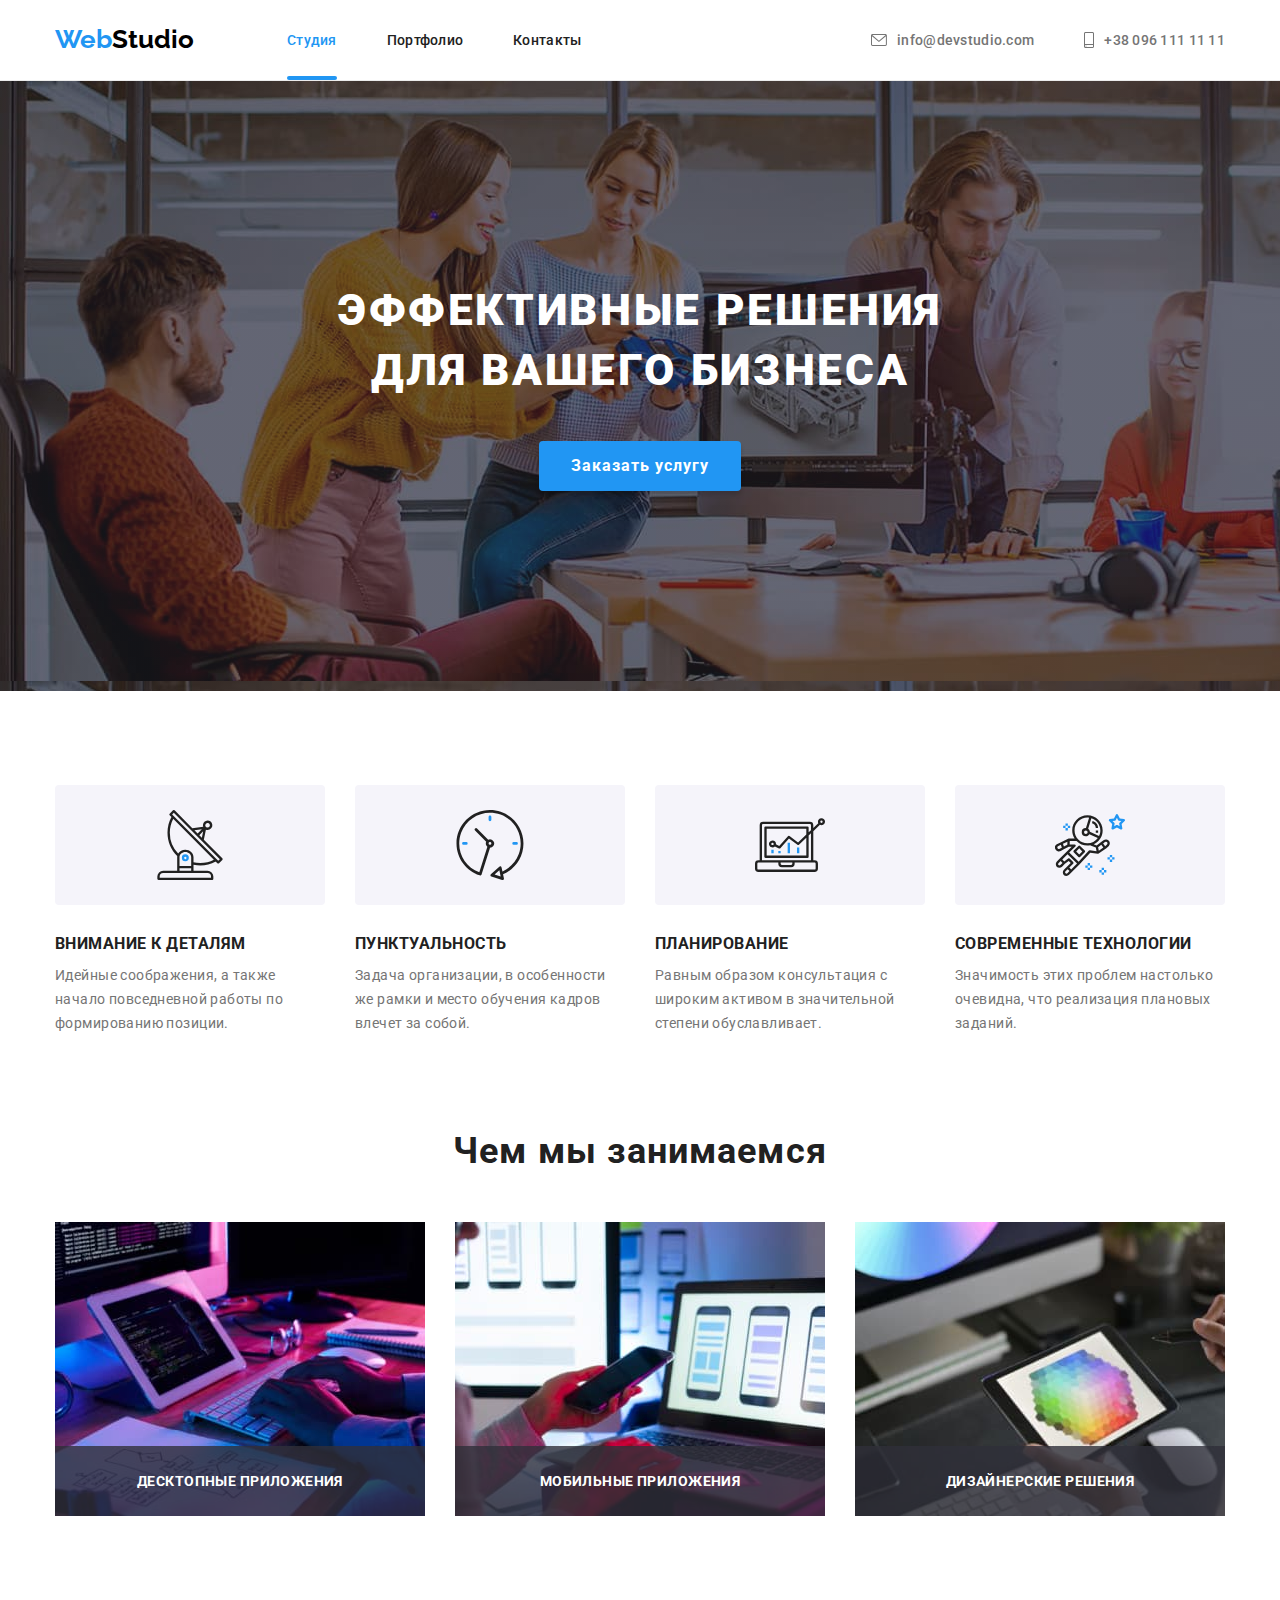
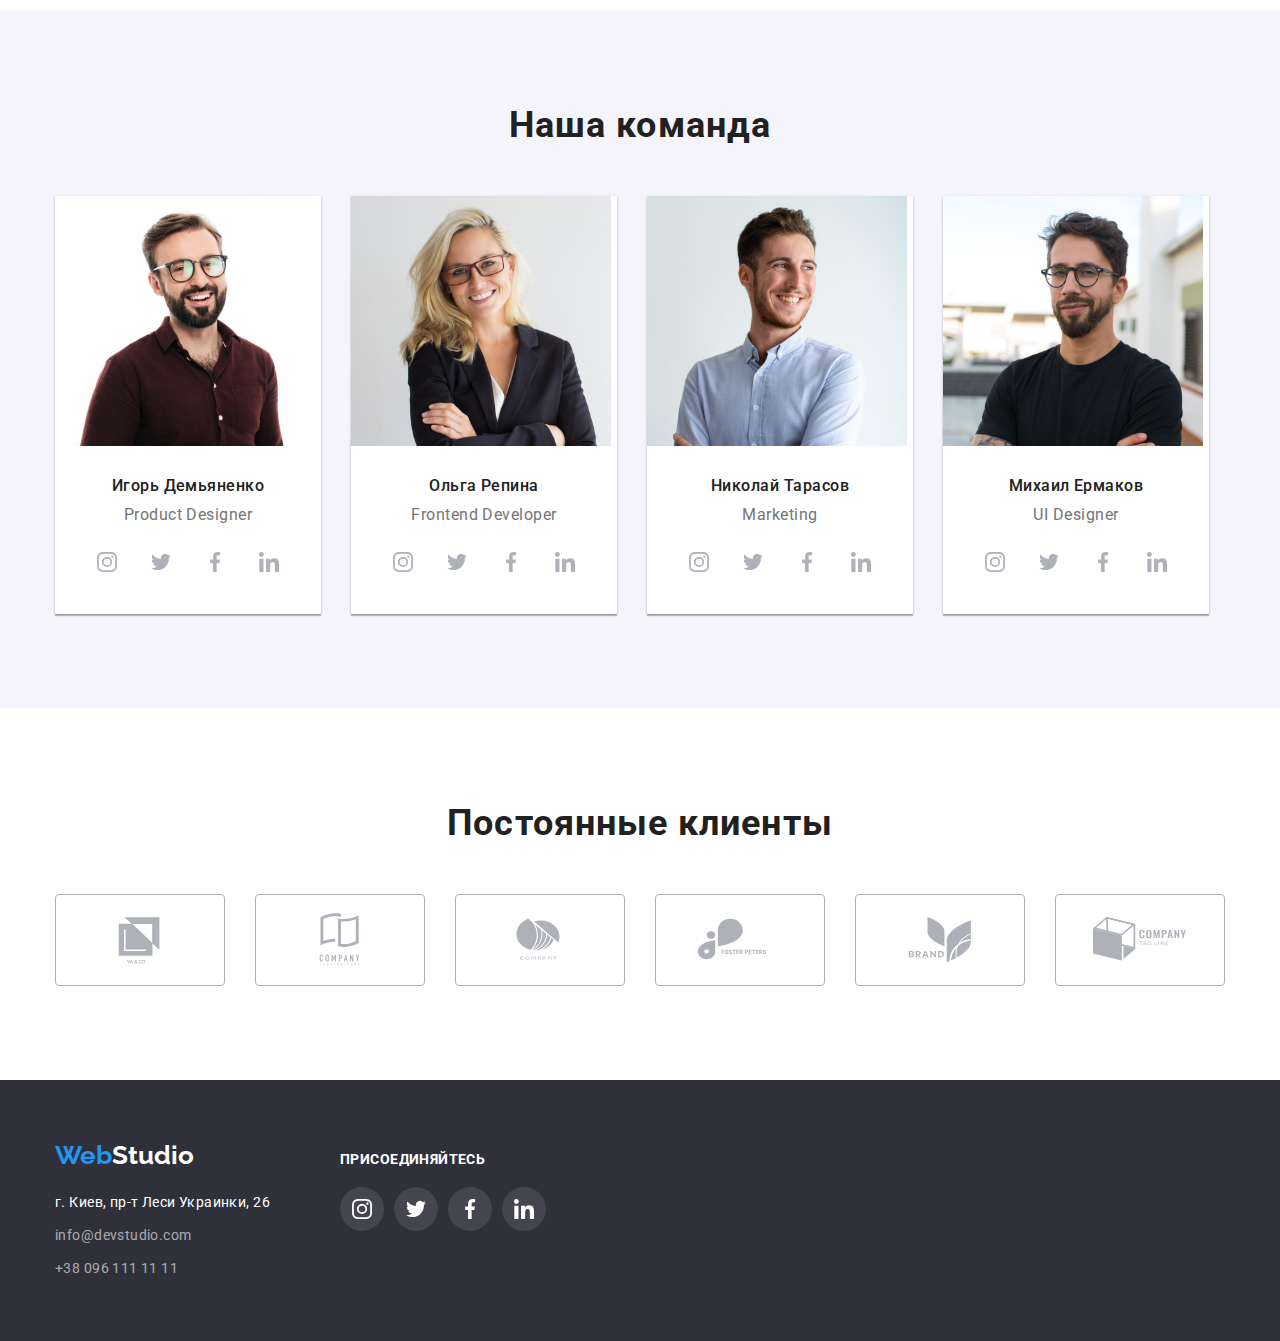
==== index.html @ 0e13abfe "homework-6-begin" ====
<!DOCTYPE html>
<html lang="ru">
<head>
    <meta charset="UTF-8">
    <meta http-equiv="X-UA-Compatible" content="IE=edge">
    <meta name="viewport" content="width=device-width, initial-scale=1.0">
    <title>WebStudio</title>
    <link rel="preconnect" href="https://fonts.gstatic.com">
    <link rel="stylesheet" href="https://fonts.googleapis.com/css2?family=Raleway:wght@700&family=Roboto:wght@400;500;700;900&display=swap">
    <link rel="stylesheet" href="https://cdnjs.cloudflare.com/ajax/libs/modern-normalize/1.0.0/modern-normalize.min.css" />
    <link rel="stylesheet" href="./css/styles.css"> 
</head>

<body>

    <header class="header">
        <div class="container main-nav">
            <!--<nav class="nav-menu"> -->
            <nav class="nav-list">
                <a class="logo link" href="./index.html"><span class="web">Web</span>Studio</a>  
                <ul class="site-list list">
                    <li class="item"><a href="./index.html" class="link current">Студия</a></li>
                    <li class="item"><a href="./portfolio.html" class="link">Портфолио</a></li>
                    <li class="item"><a href="" class="link">Контакты</a></li>
                </ul> 
            </nav>
            <ul class="contact-list list">
                <li class="item">
                    <a href="mailto:info@devstudio.com" class="link">
                        <svg class="e-mail-icon icon">
                            <use href="./images/symbol-defs.svg#icon-e-mail"></use>
                        </svg>
                        info@devstudio.com
                    </a>
                </li>
                <li class="item">
                    <a href="tel:+380961111111" class="link">
                        <svg class="smartphone-icon icon">
                            <use href="./images/symbol-defs.svg#icon-smartphone"></use>
                        </svg>
                        +38 096 111 11 11
                    </a>
                </li>
            </ul>
        </div>
    </header>

    <main>
        <!--hero--> 
        <section class="hero"> 
            <div class="container">
                <h1  class="title">Эффективные решения для вашего бизнеса</h1>
                <button data-modal-open type="button" class="order-service">Заказать услугу</button>
                <div data-modal class="backdrop is-hidden" >
                    <div class="modal">
                        <button data-modal-close type="button" class="modal-button">
                            <svg class="modal-icon" width="18px" height="18px">
                                <use href="./images/symbol-defs.svg#icon-close-black"></use>    
                            </svg>
                        </button>
                    </div>
                </div>
            </div>
        </section>
        <!-- Особенности -->
        <section class="features">
            <div class="container">
                <h2 class="title visually-hidden">Особенности</h2>
                <ul class="features-list list"> 
                    <li class="item">
                        <div class="features-svg">
                            <svg class="svg"> 
                                <use href="./images/symbol-defs.svg#icon-antenna"></use>
                            </svg>
                        </div>        
                        <h3 class="title">Внимание к деталям</h3>
                        <p class="text">Идейные соображения, а также начало повседневной работы по формированию позиции.</p>
                    </li>
                    <li class="item">
                        <div class="features-svg">
                            <svg class="svg">
                                <use href="./images/symbol-defs.svg#icon-clock"></use>
                            </svg>
                        </div>
                        <h3 class="title">Пунктуальность</h3>
                        <p class="text">Задача организации, в особенности же рамки и место обучения кадров влечет за собой.</p>
                    </li>
                    <li class="item">
                        <div class="features-svg">
                            <svg class="svg">
                                <use href="./images/symbol-defs.svg#icon-diagram"></use>
                            </svg>
                        </div>
                        <h3 class="title">Планирование</h3>
                        <p class="text">Равным образом консультация с широким активом в значительной степени обуславливает.</p>
                    </li>
                    <li class="item">
                        <div class="features-svg">
                            <svg class="svg">
                                <use href="./images/symbol-defs.svg#icon-astronaut"></use>
                            </svg>
                        </div>
                        <h3 class="title">Современные технологии</h3>
                        <p class="text">Значимость этих проблем настолько очевидна, что реализация плановых заданий.</p>
                    </li>
                </ul>
            </div>
        </section>
        <!-- Чем мы занимаемся-->
        <section class="activities">
            <div class="container">
                <h2 class="title">Чем мы занимаемся</h2>
                <ul class="activities-list list">
                    <li class="item">
                        <img src="./images/box1.jpg" alt="Кодинг" width="294" class="img">
                        <div class="activities-title">
                            <p class="text">Десктопные приложения</p>
                        </div>
                    </li>
                    <li class="item">
                        <img src="./images/box2.jpg" alt="Адаптивная вертска" width="294" class="img">
                        <div class="activities-title">
                            <p class="text">Мобильные приложения</p>
                        </div>
                    </li>
                    <li class="item">
                        <img src="./images/box3.jpg" alt="Дизайн" width="294" class="img">
                        <div class="activities-title">
                            <p class="text">Дизайнерские решения</p>
                        </div>
                    </li>
                </ul>
            </div>
        </section>
        <!-- Наша команда-->
        <section class="team">
            <div class="container">
                <h2 class="title">Наша команда</h2>
                <ul class="team-list list">
                    <li class="item">
                        <div class="item-description">
                            <img src="./images/demianenko.jpg" alt="Игорь Демьяненко" width="260" class="img">
                            <div class="team-description">
                                <h3 class="title">Игорь Демьяненко</h3>
                                <p class="text">Product Designer</p>
                                <ul class="social list">
                                    <li class="item">
                                        <a href="" class="social-item link">
                                            <svg class="svg">
                                                <use href="./images/symbol-defs.svg#icon-instagram"></use>
                                            </svg>
                                        </a>
                                    </li>
                                    <li class="item">
                                        <a href="" class="social-item link">
                                            <svg class="svg">
                                                <use href="./images/symbol-defs.svg#icon-twitter"></use>
                                            </svg>
                                        </a>
                                    </li>
                                    <li class="item">
                                        <a href="" class="social-item link">
                                            <svg class="svg">
                                                <use href="./images/symbol-defs.svg#icon-facebook"></use>
                                            </svg>
                                        </a>
                                    </li>
                                    <li class="item">
                                        <a href="" class="social-item link">
                                            <svg class="svg">
                                                <use href="./images/symbol-defs.svg#icon-linkedin"></use>
                                            </svg>
                                        </a>
                                    </li>
                                </ul>
                            </div>
                        </div>
                    </li>
                    <li class="item">
                        <div class="item-description">
                            <img src="./images/repina.jpg" alt="Ольга Репина" width="260" class="img">
                            <div class="team-description">
                                <h3 class="title">Ольга Репина</h3>
                                <p class="text">Frontend Developer</p>
                                <ul class="social list">
                                    <li class="item">
                                        <a href="" class="social-item link">
                                            <svg class="svg">
                                                <use href="./images/symbol-defs.svg#icon-instagram"></use>
                                            </svg>
                                        </a>
                                    </li>
                                    <li class="item">
                                        <a href="" class="social-item link">
                                            <svg class="svg">
                                                <use href="./images/symbol-defs.svg#icon-twitter"></use>
                                            </svg>
                                        </a>
                                    </li>
                                    <li class="item">
                                        <a href="" class="social-item link">
                                            <svg class="svg">
                                                <use href="./images/symbol-defs.svg#icon-facebook"></use>
                                            </svg>
                                        </a>
                                    </li>
                                    <li class="item">
                                        <a href="" class="social-item link">
                                            <svg class="svg">
                                                <use href="./images/symbol-defs.svg#icon-linkedin"></use>
                                            </svg>
                                        </a>
                                    </li>
                                </ul>
                            </div>
                        </div>
                    </li>
                    <li class="item">
                        <div class="item-description">
                            <img src="./images/tarasov.jpg" alt="Николай Тарасов" width="260" class="img">
                            <div class="team-description">
                                <h3 class="title">Николай Тарасов</h3>
                                <p class="text">Marketing</p>
                                <ul class="social list">
                                    <li class="item">
                                        <a href="" class="social-item link">
                                            <svg class="svg">
                                                <use href="./images/symbol-defs.svg#icon-instagram"></use>
                                            </svg>
                                        </a>
                                    </li>
                                    <li class="item">
                                        <a href="" class="social-item  link">
                                            <svg class="svg">
                                                <use href="./images/symbol-defs.svg#icon-twitter"></use>
                                             </svg>
                                        </a>
                                    </li>
                                    <li class="item">
                                        <a href="" class="social-item link">
                                            <svg class="svg">
                                                <use href="./images/symbol-defs.svg#icon-facebook"></use>
                                            </svg>
                                        </a>
                                    </li>
                                    <li class="item">
                                        <a href="" class="social-item link">
                                            <svg class="svg">
                                                <use href="./images/symbol-defs.svg#icon-linkedin"></use>
                                            </svg>
                                        </a>
                                    </li>
                                </ul>
                            </div>
                        </div>
                    </li>
                    <li class="item">
                        <div class="item-description">
                            <img src="./images/ermakov.jpg" alt="Михаил Ермаков" width="260" class="img">
                            <div class="team-description">
                                <h3 class="title">Михаил Ермаков</h3>
                                <p class="text">UI Designer</p>
                                <ul class="social list">
                                    <li class="item">
                                        <a href="" class="social-item link">
                                            <svg class="svg">
                                                <use href="./images/symbol-defs.svg#icon-instagram"></use>
                                            </svg>
                                        </a>
                                    </li>
                                    <li class="item">
                                        <a href="" class="social-item link">
                                            <svg class="svg">
                                                <use href="./images/symbol-defs.svg#icon-twitter"></use>
                                            </svg>
                                        </a>
                                    </li>
                                    <li class="item">
                                        <a href="" class="social-item link">
                                            <svg class="svg">
                                                <use href="./images/symbol-defs.svg#icon-facebook"></use>
                                            </svg>
                                        </a>
                                    </li>
                                    <li class="item">
                                        <a href="" class="social-item link">
                                            <svg class="svg">
                                                <use href="./images/symbol-defs.svg#icon-linkedin"></use>
                                            </svg>
                                        </a>    
                                    </li>
                                </ul>
                            </div>
                        </div>
                    </li>
                </ul>
        </div>
        </section>

        <!-- постоянные клиенты-->
        <section class="regular-customers">
            <div class="container">
                <h2 class="title">Постоянные клиенты</h2>
                <ul class="customers list">
                    <li class="item">
                        <a href="" class="link">
                            <svg class="svg">
                                <use href="./images/symbol-defs.svg#icon-company1"></use>
                            </svg>
                        </a>
                    </li>
                    <li class="item">
                        <a href="" class="link">
                            <svg class="svg">
                                <use href="./images/symbol-defs.svg#icon-company2"></use>
                            </svg>
                        </a>
                    </li>
                    <li class="item">
                        <a href="" class="link">
                            <svg class="svg">
                                <use href="./images/symbol-defs.svg#icon-company3"></use>
                            </svg>
                        </a>
                    </li>
                    <li class="item">
                        <a href="" class="link">
                            <svg class="svg">
                                <use href="./images/symbol-defs.svg#icon-company4"></use>
                            </svg>
                        </a>
                    </li>
                    <li class="item">
                        <a href="" class="link">
                            <svg class="svg">
                                <use href="./images/symbol-defs.svg#icon-company5"></use>
                            </svg>
                        </a>
                    </li>
                    <li class="item">
                        <a href="" class="link">
                            <svg class="svg">
                                <use href="./images/symbol-defs.svg#icon-company6"></use>
                            </svg>
                        </a>
                    </li>
                </ul>
            </div>
        </section>

    </main>

    <footer class="footer">
        <div class="container">
            <div class="column-1">
                <a href="./index.html" class="logo link"><span class="web">Web</span>Studio</a>
                <address class="footer-address">
                    <p class="item-address">г. Киев, пр-т Леси Украинки, 26</p>
                    <ul class="footer-address-list list">
                        <li class="item"><a href="mailto:info@devstudio.com" class="link">info@devstudio.com</a></li>
                        <li class="item"><a href="tel:+380961111111" class=" link">+38 096 111 11 11</a></li>
                    </ul>
                </address>
            </div>
            <div class="column-2">
                <p class="text">присоединяйтесь</p>
                <ul class="social-list list">
                    <li class="social-item">
                        <a href="" class="social-link link">
                            <svg class="footer-svg">
                                <use href="./images/symbol-defs.svg#icon-instagram"></use>
                            </svg>
                        </a>
                    </li>
                    <li class="social-item">
                        <a href="" class="social-link link">
                            <svg class="footer-svg">
                                <use href="./images/symbol-defs.svg#icon-twitter"></use>
                            </svg>
                        </a>
                    </li>
                    <li class="social-item">
                        <a href="" class="social-link link">
                            <svg class="footer-svg">
                                <use href="./images/symbol-defs.svg#icon-facebook"></use>
                            </svg>
                        </a>
                    </li>
                    <li class="social-item">
                        <a href="" class="social-link link">
                            <svg class="footer-svg">
                                <use href="./images/symbol-defs.svg#icon-linkedin"></use>
                            </svg>
                        </a>
                    </li>
                </ul>
            </div>    
        </div>
    </footer>

    <!--скрипт для модального окна-->
    <script src="./js/modal.js"></script>

</body>
</html>
---- css/styles.css ----
:root {
  --primery-text-color: #757575;
  --title-text-color: #212121;
  --accent-color: #2196f3;
  --bg-color: #2f303a;
  --white-color: #ffffff;
  --accent-color-button: #188ce8;
  --bg-color-section: #f5f4fa;
  --black-color: #000000;
  --address-color: rgba(255, 255, 255, 0.6);
  --border-color: #ececec;
  --border-color-item: #eeeeee;
  --bg-color-item: #f5f4fa;
  --bg-color-hero: #c4c4c4;
  --bg-icon: #afb1b8;
  --bg-white-transparency: rgba(255, 255, 255, 0.1);
  --font-family-logo: raleway, sans-serif;
  --primery-font-family: roboto, sans-serif;
  --transition-timing-function: cubic-bezier(0.4, 0, 0.2, 1);
  --transition-duration: 250ms;
  --modal-overlay: rgba(0, 0, 0, 0.2);
  --modal-button: rgba(0, 0, 0, 0.1);
  --bg-color-hover-projects: rgba(33, 150, 243, 0.9);
}

html {
  box-sizing: border-box;
}

*::before,
*::after {
  box-sizing: inherit;
}

body {
  font-family: var(--primery-font-family);
  background: var(--white-color);
  color: var(--primery-text-color);
}

h1,
h2,
h3,
h4,
h5,
h6,
p {
  margin-top: 0px;
  margin-bottom: 0px;
}

.container {
  width: 1200px;
  padding-right: 15px;
  padding-left: 15px;
  margin-left: auto;
  margin-right: auto;
}

.title {
  font-weight: 700;
  letter-spacing: 0.03em;
  color: var(--title-text-color);
}

.text {
  font-weight: 400;
  letter-spacing: 0.03em;
  color: var(--primery-text-color);
}
.list {
  margin: 0px;
  padding: 0px;
  list-style: none;
}

.link {
  text-decoration: none;
  cursor: pointer;
}

.visually-hidden {
  position: absolute;
  width: 1px;
  height: 1px;
  margin: -1px;
  border: 0;
  padding: 0;

  white-space: nowrap;
  clip-path: inset(100%);
  clip: rect(0 0 0 0);
  overflow: hidden;
}

/* header */

.main-nav,
.nav-list,
.contact-list,
.site-list {
  display: flex;
  align-items: center;
}

.header {
  border-bottom: 1px solid var(--border-color);
}

.logo {
  font-family: var(--font-family-logo);
  font-weight: 700;
  font-size: 26px;
  line-height: 1.192;
  text-align: left;
  color: var(--black-color);
}

.nav-list .logo {
  margin-right: 93px;
  padding-top: 24px;
  padding-bottom: 25px;
}

.logo .web {
  color: var(--accent-color);
}

.site-list,
.contact-list {
  font-weight: 500;
  font-size: 14px;
  line-height: 1.143;
  letter-spacing: 0.02em;
  text-align: left;
}

.site-list .item:not(:last-child),
.contact-list .item:not(:last-child) {
  margin-right: 50px;
}

.contact-list .link,
.site-list .link {
  position: relative;
  display: block;
  padding-top: 32px;
  padding-bottom: 32px;

  color: var(--title-text-color);

  transition-property: color;
  transition-duration: var(--transition-duration);
  transition-timing-function: var(--transition-timing-function);
}

.site-list .current {
  position: relative;
  color: var(--accent-color);
}

.site-list .link::after,
.site-list .current::after {
  position: absolute;
  left: 0%;
  bottom: 0%;

  content: '';
  display: block;
  width: 100%;
  height: 4px;
  background-color: var(--accent-color);

  border-radius: 2px;

  opacity: 0;
  transform: scalex(0);
  transform-origin: center left;
  transition: opacity var(--transition-duration) var(--transition-timing-function),
    transform var(--transition-duration) var(--transition-timing-function);
}

.site-list .current::after {
  opacity: 1;
  transform: scalex(1);
}

.contact-list {
  margin-left: auto;
}

.contact-list .link {
  color: var(--primery-text-color);
}

.contact-list .e-mail-icon,
.contact-list .smartphone-icon {
  margin-right: 10px;
  fill: currentColor;
}

.contact-list .link {
  display: flex;
  align-items: center;
}

.contact-list .e-mail-icon {
  width: 16px;
  height: 12px;
}

.contact-list .smartphone-icon {
  width: 10px;
  height: 16px;
}

.contact-list .link {
  color: var(--primery-text-color);
}

.site-list .link:hover,
.site-list .link:focus,
.site-list .link:active,
.contact-list .link:hover,
.contact-list .link:focus,
.contact-list .link:active {
  color: var(--accent-color);
}

.site-list .link:hover::after,
.site-list .link:focus::after,
.site-list .link:active::after {
  opacity: 1;
  transform: scalex(1);
}

/* main */

/* hero*/

.hero {
  max-width: 1600px;
  background-color: var(--bg-color-hero);
  background-image: linear-gradient(to right, rgba(47, 48, 58, 0.4), rgba(47, 48, 58, 0.4)),
    url('../images/img-hover.jpg');
  margin-left: auto;
  margin-right: auto;
  padding-top: 200px;
  padding-bottom: 200px;
}

.hero .container {
  text-align: center;
}

.hero .title {
  margin-bottom: 40px;
  width: 696px;
  margin-right: auto;
  margin-left: auto;

  font-weight: 900;
  font-size: 44px;
  line-height: 1.363;
  letter-spacing: 0.06em;
  text-transform: uppercase;

  color: var(--white-color);
}

.hero .order-service {
  border-style: none;
  border-radius: 4px;
  padding-right: 32px;
  padding-left: 32px;
  padding-top: 10px;
  padding-bottom: 10px;
  min-width: 200px;

  font-family: var(--primery-font-family);
  font-style: normal;
  font-weight: 700;
  font-size: 16px;
  line-height: 1.875;
  letter-spacing: 0.06em;
  color: var(--white-color);
  background-color: var(--accent-color);
  box-shadow: 0px 4px 4px rgba(0, 0, 0, 0.15);

  cursor: pointer;

  transition: background-color var(--transition-duration) var(--transition-timing-function);
}

.hero .order-service:hover,
.hero .order-service:focus,
.hero .order-service:active {
  background-color: var(--accent-color-button);
}

/* модальное окно */

.hero .backdrop {
  position: fixed;
  top: 0;
  left: 0;
  width: 100vw;
  height: 100vh;
  z-index: 100;
  background-color: var(--modal-overlay);
  transition: opacity var(--transition-duration) var(--transition-timing-function),
    pointer-events var(--transition-duration) var(--transition-timing-function),
    visibility var(--transition-duration) var(--transition-timing-function);
}

.hero .backdrop.is-hidden {
  opacity: 0;
  pointer-events: none;
  visibility: hidden;
}

.hero .backdrop.is-hidden .modal {
  opacity: 0;
  transform: translate(-50%, -50%) scalex(0.8);
  visibility: hidden;
}

.hero .modal {
  position: absolute;
  top: 50%;
  left: 50%;
  min-width: 528px;

  min-height: 581px;
  background-color: var(--white-color);
  transform: translate(-50%, -50%) scale(1);

  transition: opacity var(--transition-duration) var(--transition-timing-function),
    transform var(--transition-duration) var(--transition-timing-function),
    visibility var(--transition-duration) var(--transition-timing-function);
}

.hero .modal-button {
  position: absolute;
  top: 8px;
  right: 8px;
  display: flex;
  justify-content: center;
  align-items: center;

  width: 30px;
  height: 30px;
  border-radius: 50%;
  border: 1px solid var(--modal-button);
  background: var(--white-color);
  fill: rgba(0, 0, 0, 1);

  transition: fill var(--transition-duration) var(--transition-timing-function);
}

.hero .modal-button:focus,
.hero .modal-button:hover,
.hero .modal-button:active {
  fill: var(--accent-color);
}

/* features */
.features {
  padding-top: 94px;
  padding-bottom: 94px;
}

.features .features-list {
  display: flex;

  font-size: 14px;
  text-align: left;
  letter-spacing: 0.03em;
}

.features-list .item {
  width: 270px;
}

.features .title {
  margin-bottom: 10px;
  line-height: 1.143;
  text-transform: uppercase;
}

.features .text {
  margin-top: 0px;
  margin-bottom: 0px;

  line-height: 1.714;
}

.features-svg {
  display: flex;
  justify-content: center;
  align-items: center;
  margin-bottom: 30px;

  width: 100%;
  height: 120px;
  border-radius: 4px;
  background-color: var(--bg-color-item);
}

.features-svg .svg {
  height: 70px;
  max-width: 70px;
}

.features-list .item:not(:last-child) {
  margin-right: 30px;
}

/* activities */
.activities {
  padding-bottom: 94px;
}

.activities .title {
  margin-bottom: 50px;

  font-size: 36px;
  line-height: 1.167;
  text-align: center;
}

.activities .activities-list {
  display: flex;
}

.activities-list .item {
  display: block;
  position: relative;
  width: 370px;
}

.activities-list .activities-title {
  position: absolute;
  bottom: 0;
  width: 100%;
  height: 70px;
  background-color: rgba(47, 48, 58, 0.8);
}

.activities-list .text {
  position: absolute;
  top: 50%;
  transform: translateY(-50%);

  width: 100%;
  font-style: normal;
  font-weight: 700;
  font-size: 14px;
  line-height: 1.143;
  text-align: center;
  letter-spacing: 0.03em;
  text-transform: uppercase;

  color: var(--white-color);
}

.activities-list .item + .item {
  margin-left: 30px;
}

.activities-list .img {
  display: block;
  width: auto;
}

/* team */
.team {
  background-color: var(--bg-color-section);
  text-align: center;
  padding-top: 94px;
  padding-bottom: 94px;
}

.team .title {
  margin-bottom: 50px;

  font-size: 36px;
  line-height: 1.171;
}

.team .team-list {
  display: flex;

  width: 270px;
  font-size: 16px;
}

.team-list > .item {
  box-shadow: 0px 1px 3px rgba(0, 0, 0, 0.12), 0px 1px 1px rgba(0, 0, 0, 0.14),
    0px 2px 1px rgba(0, 0, 0, 0.2);
}

.team-list .item:not(:last-child) {
  margin-right: 30px;
}

.team-list .item-description {
  border-bottom-right-radius: 4px;
  border-bottom-left-radius: 4px;

  background-color: var(--white-color);
}

.team .img {
  display: block;
}

.team-list .team-description {
  padding: 30px;
}

.team-list .title {
  margin-bottom: 10px;

  font-weight: 500;
  line-height: 1.188;
  font-size: 16px;
}

.team-list .text {
  margin-bottom: 16px;
  margin-top: 0px;

  font-weight: 400;
  line-height: 1.188;
  font-size: 16px;
}

.team-description .social {
  display: flex;
  align-items: center;
  justify-content: center;
}

.social .item:not(:last-child) {
  margin-right: 10px;
}

.social-item {
  display: flex;
  justify-content: center;
  align-items: center;
  width: 44px;
  height: 44px;
  border-radius: 50%;

  color: var(--bg-icon);

  transition: color var(--transition-duration) var(--transition-timing-function),
    background-color var(--transition-duration) var(--transition-timing-function);
}

.social .svg {
  width: 20px;
  height: 20px;
  fill: currentColor;
}

.social-item:focus,
.social-item:hover,
.social-item:active {
  border-radius: 50%;
  color: var(--white-color);
  background-color: var(--accent-color);
}

/* regular-customers*/

.regular-customers {
  text-align: center;
  padding-top: 94px;
  padding-bottom: 94px;
}

.regular-customers .title {
  margin-bottom: 50px;

  font-size: 36px;
  line-height: 1.171;
}

.regular-customers .customers {
  display: flex;
  justify-content: center;
}

.regular-customers .item {
  width: 170px;
  height: 92px;
}

.regular-customers .link {
  display: flex;
  justify-content: center;
  align-items: center;
  color: var(--bg-icon);
  width: 100%;
  height: 100%;
  border: 1px solid var(--bg-icon);
  border-radius: 4px;

  transition: color var(--transition-duration) var(--transition-timing-function);
}

.regular-customers .item:not(:last-child) {
  margin-right: 30px;
}

.regular-customers .svg {
  width: 106px;
  height: 60px;
  fill: currentColor;
}

.regular-customers .link:hover,
.regular-customers .link:focus,
.regular-customers .link:active {
  border: 1px solid var(--accent-color);
  color: var(--accent-color);
  border-radius: 4px;
  cursor: pointer;
}

/* footer*/

.footer {
  background-color: var(--bg-color);
  padding-top: 60px;
  padding-bottom: 60px;
}

.footer .container {
  display: flex;
  align-items: baseline;
}

.footer .column-1 {
  margin-right: 70px;
}

.footer .logo {
  display: block;
  margin-bottom: 20px;

  color: var(--white-color);
}

.footer-address-list,
.item-address {
  padding-left: 0px;
  margin-top: 0px;

  font-weight: 400;
  font-size: 14px;
  line-height: 1.714;
  letter-spacing: 0.03em;
  font-style: normal;
  list-style: none;
}

.footer-address .item-address {
  color: var(--white-color);
  margin-bottom: 9px;
}

.footer-address-list .link {
  display: block;
  color: var(--address-color);
  text-decoration: none;

  transition: color var(--transition-duration) var(--transition-timing-function);
}

.footer-address-list .item:not(:last-child) {
  margin-bottom: 9px;
}

.footer-address-list .link:hover,
.footer-address-list .link:focus,
.footer-address-list .link:active {
  color: var(--accent-color);
}

.footer .text {
  margin-bottom: 20px;

  font-style: normal;
  font-weight: 700;
  font-size: 14px;
  line-height: 1.142;
  letter-spacing: 0.03em;
  text-transform: uppercase;
  text-align: left;
  color: var(--white-color);
}

.footer .social-list {
  display: flex;
  align-items: center;
  justify-content: center;
}

.footer .social-item {
  width: 44px;
  height: 44px;
}

.footer .social-link {
  display: flex;
  justify-content: center;
  align-items: center;
  width: 100%;
  height: 100%;
  border-radius: 50%;

  color: var(--white-color);
  background-color: var(--bg-white-transparency);

  transition: color var(--transition-duration) var(--transition-timing-function),
    background-color var(--transition-duration) var(--transition-timing-function);
}

.social-list .footer-svg {
  width: 20px;
  height: 20px;
  fill: currentColor;
}

.social-list .social-item:not(:last-child) {
  margin-right: 10px;
}

.footer .social-link:hover,
.footer .social-link:focus,
.footer .social-link:active {
  background-color: var(--accent-color);
  border-radius: 50%;
  color: var(--white-color);
}

/* PORTFOLIO*/

.portfolio {
  padding-top: 94px;
  padding-bottom: 94px;
}

.portfolio .filters,
.portfolio .projects {
  display: flex;
  margin-top: 0px;
  margin-bottom: 0px;
  padding-left: 0px;
}

.portfolio .filters {
  justify-content: center;
  margin-bottom: 50px;
}

.filters .item:not(:last-child) {
  margin-right: 8px;
}

.portfolio .filters-button {
  padding-top: 6px;
  padding-right: 22px;
  padding-bottom: 6px;
  padding-left: 22px;
  border-radius: 4px;

  font-family: var(--primery-font-family);
  font-weight: 500;
  font-size: 16px;
  line-height: 1.625;
  text-align: center;
  letter-spacing: 0.03em;
  color: var(--title-text-color);
  background-color: var(--bg-color-section);
  border-style: none;
  cursor: pointer;

  transition: background-color var(--transition-duration) var(--transition-timing-function),
    color var(--transition-duration) var(--transition-timing-function),
    box-shadow var(--transition-duration) var(--transition-timing-function);
}

.portfolio .filters-button:hover,
.portfolio .filters-button:focus,
.portfolio .filters-button:active {
  color: var(--white-color);
  background-color: var(--accent-color);
  box-shadow: 0px 3px 1px rgba(0, 0, 0, 0.1), 0px 1px 2px rgba(0, 0, 0, 0.08),
    0px 2px 2px rgba(0, 0, 0, 0.12);
}

.filters .active {
  background-color: var(--accent-color);
  color: var(--white-color);
}

.portfolio .projects {
  flex-wrap: wrap;
}

.projects .item {
  margin-bottom: 30px;
  margin-right: 30px;

  width: 370px;
}

.projects .item:nth-last-child(-n + 3) {
  margin-bottom: 0px;
}
.projects .item:nth-child(3n) {
  margin-right: 0px;
}

.projects .link {
  display: block;
  width: 100%;
  border: 1px solid var(--border-color-item);
  transition: box-shadow var(--transition-duration) var(--transition-timing-function);
}

.projects-thumb {
  position: relative;
  overflow: hidden;

  width: 100%;
  height: 100%;
}

.projects .img {
  display: block;
  max-width: 100%;
  height: auto;
  object-fit: cover;
}

.projects-thumb-hover {
  display: flex;
  justify-content: center;
  align-items: center;

  position: absolute;
  top: 100%;
  left: 0;
  width: 100%;
  height: 100%;
  padding-left: 24px;
  padding-right: 24px;
  background-color: var(--bg-color-hover-projects);

  overflow: hidden;

  opacity: 0;
  pointer-events: none;

  transition: top var(--transition-duration) var(--transition-timing-function),
    opacity var(--transition-duration) var(--transition-timing-function);
}

.projects .projects-thumb-hover .text {
  font-style: normal;
  font-weight: normal;
  font-size: 18px;
  line-height: 1.556;
  letter-spacing: 0.03em;
  color: var(--white-color);
}

.projects .link:hover,
.projects .link:focus,
.projects .link:active {
  box-shadow: 0px 1px 1px rgba(0, 0, 0, 0.12), 0px 4px 4px rgba(0, 0, 0, 0.06),
    1px 4px 6px rgba(0, 0, 0, 0.16);
}

.projects .link:hover .projects-thumb-hover,
.projects .link:focus .projects-thumb-hover,
.projects .link:active .projects-thumb-hover {
  opacity: 1;
  top: 0;
}

.projects .projects-description {
  padding-top: 20px;
  padding-right: 24px;
  padding-bottom: 20px;
  padding-left: 24px;

  text-align: left;
}

.projects .title {
  margin-bottom: 4px;

  font-size: 18px;
  line-height: 2;
  letter-spacing: 0.06em;
}

.projects .text {
  margin-top: 0px;
  margin-bottom: 0px;

  font-size: 16px;
  line-height: 1.875;
  letter-spacing: 0.03em;
  color: var(--primery-text-color);
}
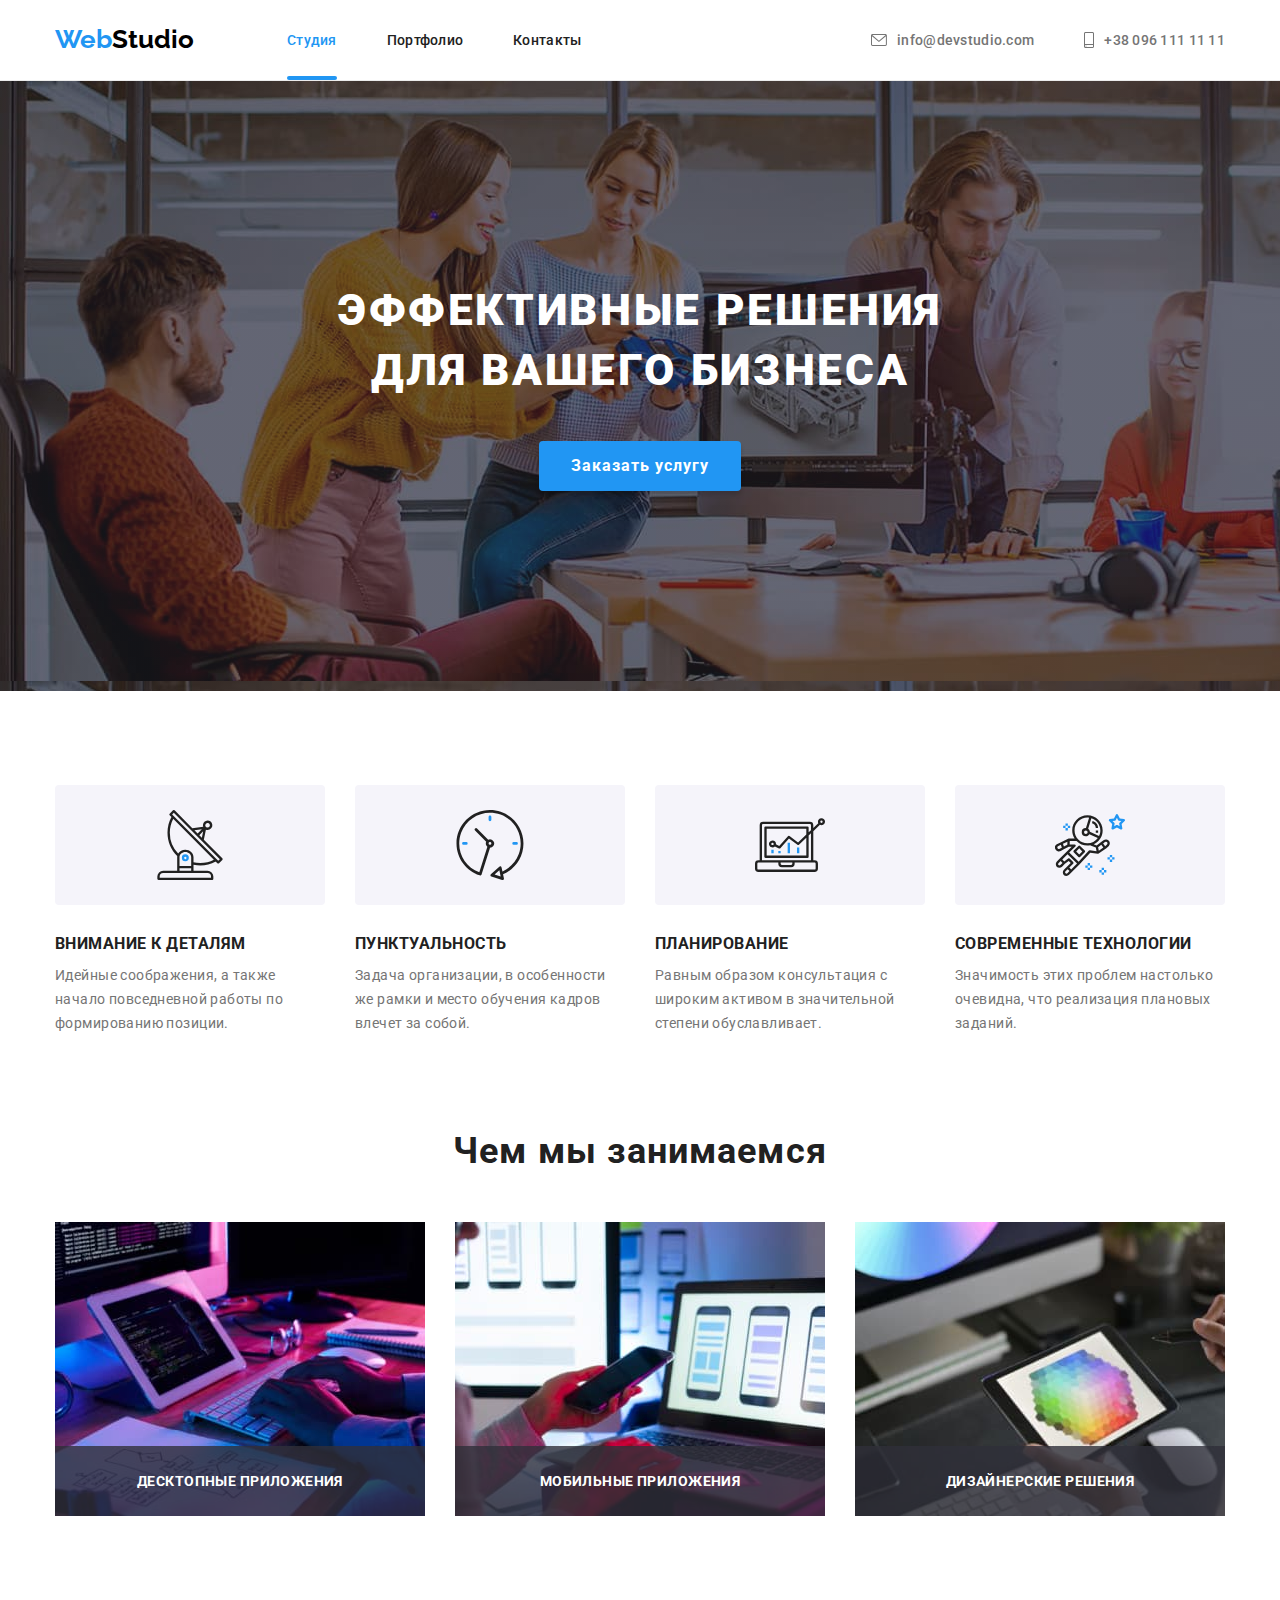
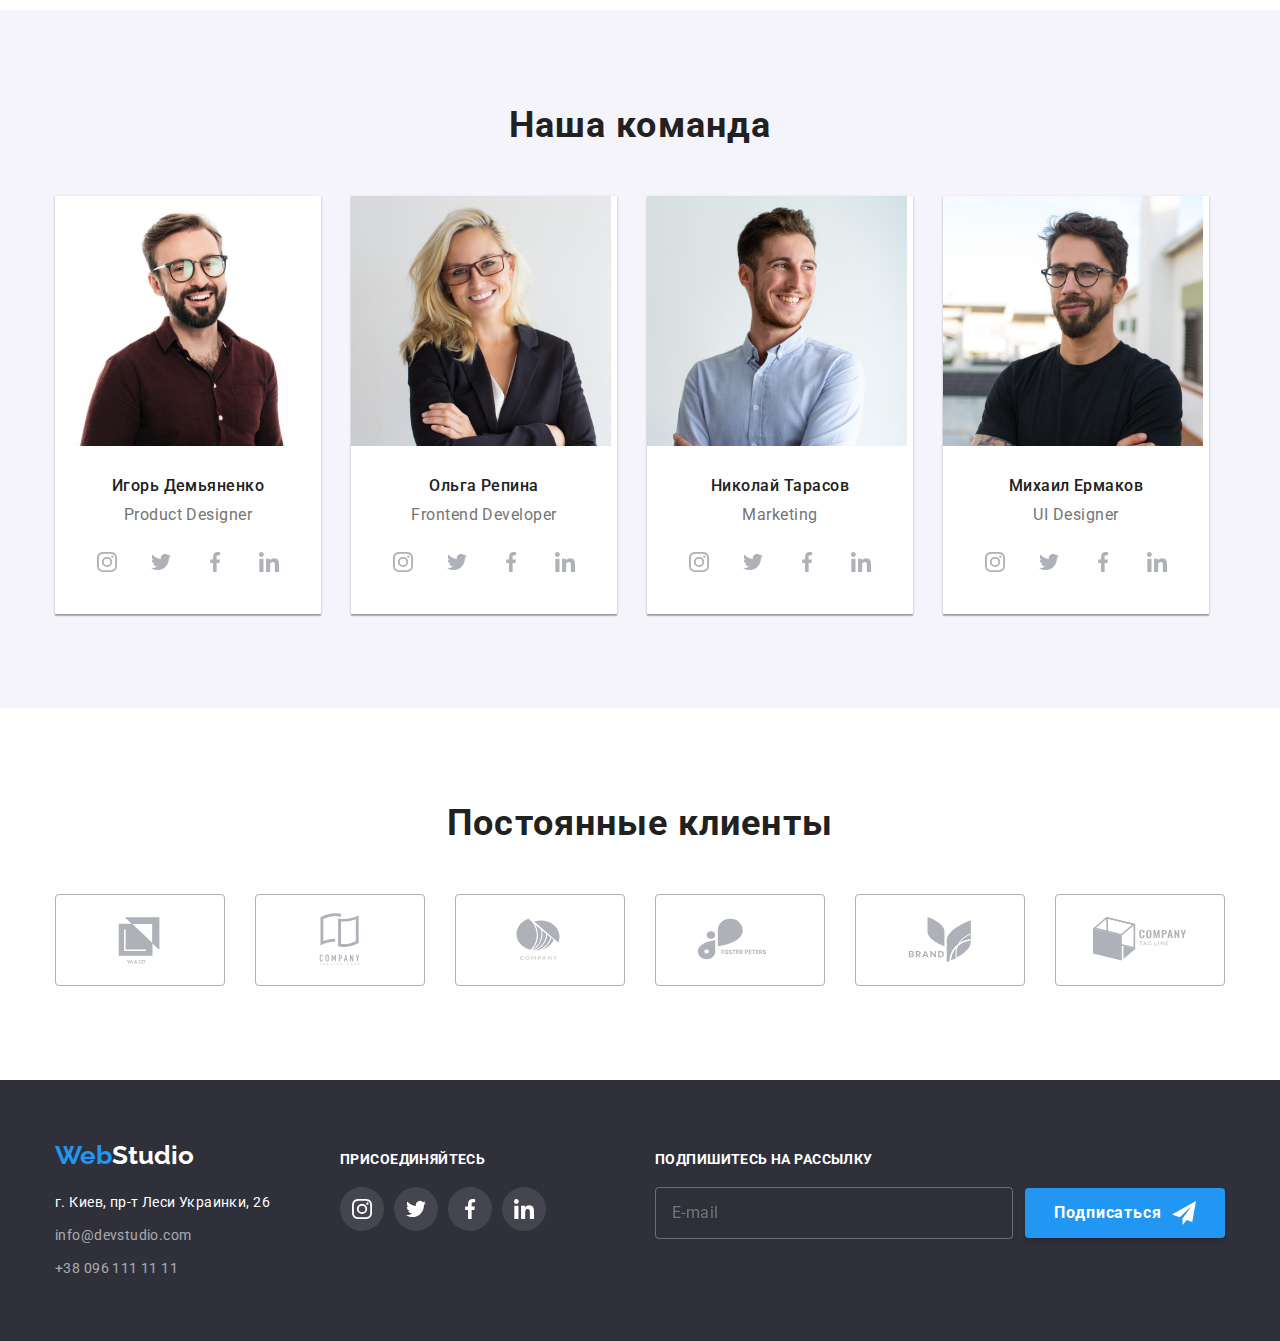
==== commit 0cc303da: "homework-6-final" ====
--- a/index.html
+++ b/index.html
@@ -51,15 +51,6 @@
             <div class="container">
                 <h1  class="title">Эффективные решения для вашего бизнеса</h1>
                 <button data-modal-open type="button" class="order-service">Заказать услугу</button>
-                <div data-modal class="backdrop is-hidden" >
-                    <div class="modal">
-                        <button data-modal-close type="button" class="modal-button">
-                            <svg class="modal-icon" width="18px" height="18px">
-                                <use href="./images/symbol-defs.svg#icon-close-black"></use>    
-                            </svg>
-                        </button>
-                    </div>
-                </div>
             </div>
         </section>
         <!-- Особенности -->
@@ -394,9 +385,87 @@
                         </a>
                     </li>
                 </ul>
-            </div>    
+            </div> 
+            <div class="column-3">
+                <p class="text">Подпишитесь на рассылку</p>
+                <div class="subscription">
+                    <label for="subscription-email" class="subscription-email-label"></label>
+                    <input type="email" name="subscription-email" id="subscription-email" placeholder="E-mail" class="subscription-email-input">
+                    <button type="submit" class="subscription-button">Подписаться
+                        <svg  class="subscription-footer-svg">
+                            <use href="./images/symbol-defs.svg#icon-icon-send" width="24" height="24"></use>
+                        </svg>
+                    </button>
+                </div>
+            </div>
+        </div>   
+
+    </footer>
+
+    <div data-modal class="backdrop is-hidden" >
+        <div class="modal">
+            <button data-modal-close type="button" class="modal-button">
+                <svg class="modal-icon" width="18px" height="18px">
+                    <use href="./images/symbol-defs.svg#icon-close-black"></use>    
+                </svg>
+            </button>
+            <form action="#" class="modal-form">
+                <p class="text">Оставьте свои данные, мы вам перезвоним</p>
+
+                <label class="modal-label">
+                    <span class="modal-label-name">Имя</span>
+                    <span class="modal-for-input">
+                        <input type="text"  name="user-name" class="input" required>
+                        <svg class="svg">
+                            <use href="./images/symbol-defs.svg#icon-modal-person" width="18" height="18"></use>
+                        </svg>
+                    </span>
+                </label>
+
+                <label class="modal-label">
+                    <span class="modal-label-name">Телефон</span>
+                    <span class="modal-for-input">
+                        <input type="tel" name="user-tel" class="input" required>
+                        <svg class="svg">
+                            <use href="./images/symbol-defs.svg#icon-modal-phone" width="18" height="18"></use>
+                        </svg>
+                    </span>
+                </label>
+
+                <label class="modal-label">
+                    <span class="modal-label-name">Почта</span>
+                    <span class="modal-for-input">
+                        <input type="email" name="user-email" class="input" required>
+                        <svg class="svg">
+                            <use href="./images/symbol-defs.svg#icon-modal-email" width="18" height="18"></use>
+                        </svg>
+                    </span>
+                </label>
+
+                <label class="modal-label" >
+                    <span class="modal-label-name">Комментарий</span>
+                    <textarea name="user-comment"  placeholder="Введите текст" class="input input-comment" ></textarea>
+                </label>
+
+                <label class="modal-checkbox">
+                    <input type="checkbox" name="policy" value="" class="visually-hidden modal-checkbox-input">
+                        <svg class="svg-checkbox">
+                            <use href="./images/symbol-defs.svg#icon-modal-checkbox" width="16" height="15"></use>
+                        </svg>
+                        Соглашаюсь с рассылкой и принимаю&#160;<a href="#" class="modal-link">Условия договора</a>
+                </label>
+                <div class="modal-for-button">
+                    <button type="submit" class="modal-button-submit">
+                        Отправить
+                    </button>
+                </div>
+
+            </form>
+
+
         </div>
-    </footer>
+    </div>    
+
 
     <!--скрипт для модального окна-->
     <script src="./js/modal.js"></script>
--- a/css/styles.css
+++ b/css/styles.css
@@ -14,13 +14,18 @@
   --bg-color-hero: #c4c4c4;
   --bg-icon: #afb1b8;
   --bg-white-transparency: rgba(255, 255, 255, 0.1);
-  --font-family-logo: raleway, sans-serif;
-  --primery-font-family: roboto, sans-serif;
-  --transition-timing-function: cubic-bezier(0.4, 0, 0.2, 1);
-  --transition-duration: 250ms;
   --modal-overlay: rgba(0, 0, 0, 0.2);
   --modal-button: rgba(0, 0, 0, 0.1);
   --bg-color-hover-projects: rgba(33, 150, 243, 0.9);
+  --subscription-border-color: rgba(255, 255, 255, 0.3);
+  --modal-border-input: rgba(33, 33, 33, 0.2);
+  --mdal-coment-text: rgba(117, 117, 117, 0.5);
+
+  --font-family-logo: raleway, sans-serif;
+  --primery-font-family: roboto, sans-serif;
+
+  --transition-timing-function: cubic-bezier(0.4, 0, 0.2, 1);
+  --transition-duration: 250ms;
 }
 
 html {
@@ -298,9 +303,630 @@
   background-color: var(--accent-color-button);
 }
 
+/* features */
+.features {
+  padding-top: 94px;
+  padding-bottom: 94px;
+}
+
+.features .features-list {
+  display: flex;
+
+  font-size: 14px;
+  text-align: left;
+  letter-spacing: 0.03em;
+}
+
+.features-list .item {
+  width: 270px;
+}
+
+.features .title {
+  margin-bottom: 10px;
+  line-height: 1.143;
+  text-transform: uppercase;
+}
+
+.features .text {
+  margin-top: 0px;
+  margin-bottom: 0px;
+
+  line-height: 1.714;
+}
+
+.features-svg {
+  display: flex;
+  justify-content: center;
+  align-items: center;
+  margin-bottom: 30px;
+
+  width: 100%;
+  height: 120px;
+  border-radius: 4px;
+  background-color: var(--bg-color-item);
+}
+
+.features-svg .svg {
+  height: 70px;
+  max-width: 70px;
+}
+
+.features-list .item:not(:last-child) {
+  margin-right: 30px;
+}
+
+/* activities */
+.activities {
+  padding-bottom: 94px;
+}
+
+.activities .title {
+  margin-bottom: 50px;
+
+  font-size: 36px;
+  line-height: 1.167;
+  text-align: center;
+}
+
+.activities .activities-list {
+  display: flex;
+}
+
+.activities-list .item {
+  display: block;
+  position: relative;
+  width: 370px;
+}
+
+.activities-list .activities-title {
+  position: absolute;
+  bottom: 0;
+  width: 100%;
+  height: 70px;
+  background-color: rgba(47, 48, 58, 0.8);
+}
+
+.activities-list .text {
+  position: absolute;
+  top: 50%;
+  transform: translateY(-50%);
+
+  width: 100%;
+  font-style: normal;
+  font-weight: 700;
+  font-size: 14px;
+  line-height: 1.143;
+  text-align: center;
+  letter-spacing: 0.03em;
+  text-transform: uppercase;
+
+  color: var(--white-color);
+}
+
+.activities-list .item + .item {
+  margin-left: 30px;
+}
+
+.activities-list .img {
+  display: block;
+  width: auto;
+}
+
+/* team */
+.team {
+  background-color: var(--bg-color-section);
+  text-align: center;
+  padding-top: 94px;
+  padding-bottom: 94px;
+}
+
+.team .title {
+  margin-bottom: 50px;
+
+  font-size: 36px;
+  line-height: 1.171;
+}
+
+.team .team-list {
+  display: flex;
+
+  width: 270px;
+  font-size: 16px;
+}
+
+.team-list > .item {
+  box-shadow: 0px 1px 3px rgba(0, 0, 0, 0.12), 0px 1px 1px rgba(0, 0, 0, 0.14),
+    0px 2px 1px rgba(0, 0, 0, 0.2);
+}
+
+.team-list .item:not(:last-child) {
+  margin-right: 30px;
+}
+
+.team-list .item-description {
+  border-bottom-right-radius: 4px;
+  border-bottom-left-radius: 4px;
+
+  background-color: var(--white-color);
+}
+
+.team .img {
+  display: block;
+}
+
+.team-list .team-description {
+  padding: 30px;
+}
+
+.team-list .title {
+  margin-bottom: 10px;
+
+  font-weight: 500;
+  line-height: 1.188;
+  font-size: 16px;
+}
+
+.team-list .text {
+  margin-bottom: 16px;
+  margin-top: 0px;
+
+  font-weight: 400;
+  line-height: 1.188;
+  font-size: 16px;
+}
+
+.team-description .social {
+  display: flex;
+  align-items: center;
+  justify-content: center;
+}
+
+.social .item:not(:last-child) {
+  margin-right: 10px;
+}
+
+.social-item {
+  display: flex;
+  justify-content: center;
+  align-items: center;
+  width: 44px;
+  height: 44px;
+  border-radius: 50%;
+
+  color: var(--bg-icon);
+
+  transition: color var(--transition-duration) var(--transition-timing-function),
+    background-color var(--transition-duration) var(--transition-timing-function);
+}
+
+.social .svg {
+  width: 20px;
+  height: 20px;
+  fill: currentColor;
+}
+
+.social-item:focus,
+.social-item:hover,
+.social-item:active {
+  border-radius: 50%;
+  color: var(--white-color);
+  background-color: var(--accent-color);
+}
+
+/* regular-customers*/
+
+.regular-customers {
+  text-align: center;
+  padding-top: 94px;
+  padding-bottom: 94px;
+}
+
+.regular-customers .title {
+  margin-bottom: 50px;
+
+  font-size: 36px;
+  line-height: 1.171;
+}
+
+.regular-customers .customers {
+  display: flex;
+  justify-content: center;
+}
+
+.regular-customers .item {
+  width: 170px;
+  height: 92px;
+}
+
+.regular-customers .link {
+  display: flex;
+  justify-content: center;
+  align-items: center;
+  color: var(--bg-icon);
+  width: 100%;
+  height: 100%;
+  border: 1px solid var(--bg-icon);
+  border-radius: 4px;
+
+  transition: color var(--transition-duration) var(--transition-timing-function);
+}
+
+.regular-customers .item:not(:last-child) {
+  margin-right: 30px;
+}
+
+.regular-customers .svg {
+  width: 106px;
+  height: 60px;
+  fill: currentColor;
+}
+
+.regular-customers .link:hover,
+.regular-customers .link:focus,
+.regular-customers .link:active {
+  border: 1px solid var(--accent-color);
+  color: var(--accent-color);
+  border-radius: 4px;
+  cursor: pointer;
+}
+
+/* footer*/
+
+.footer {
+  background-color: var(--bg-color);
+  padding-top: 60px;
+  padding-bottom: 60px;
+}
+
+.footer .container {
+  display: flex;
+  align-items: baseline;
+}
+
+.footer .column-1 {
+  margin-right: 70px;
+}
+
+.footer .column-3 {
+  margin-left: auto;
+}
+
+.footer .logo {
+  display: block;
+  margin-bottom: 20px;
+
+  color: var(--white-color);
+}
+
+.footer-address-list,
+.item-address {
+  padding-left: 0px;
+  margin-top: 0px;
+
+  font-weight: 400;
+  font-size: 14px;
+  line-height: 1.714;
+  letter-spacing: 0.03em;
+  font-style: normal;
+  list-style: none;
+}
+
+.footer-address .item-address {
+  color: var(--white-color);
+  margin-bottom: 9px;
+}
+
+.footer-address-list .link {
+  display: block;
+  color: var(--address-color);
+  text-decoration: none;
+
+  transition: color var(--transition-duration) var(--transition-timing-function);
+}
+
+.footer-address-list .item:not(:last-child) {
+  margin-bottom: 9px;
+}
+
+.footer-address-list .link:hover,
+.footer-address-list .link:focus,
+.footer-address-list .link:active {
+  color: var(--accent-color);
+}
+
+.footer .text {
+  margin-bottom: 20px;
+
+  font-style: normal;
+  font-weight: 700;
+  font-size: 14px;
+  line-height: 1.142;
+  letter-spacing: 0.03em;
+  text-transform: uppercase;
+  text-align: left;
+  color: var(--white-color);
+}
+
+.footer .social-list {
+  display: flex;
+  align-items: center;
+  justify-content: center;
+}
+
+.footer .social-item {
+  width: 44px;
+  height: 44px;
+}
+
+.footer .social-link {
+  display: flex;
+  justify-content: center;
+  align-items: center;
+  width: 100%;
+  height: 100%;
+  border-radius: 50%;
+
+  color: var(--white-color);
+  background-color: var(--bg-white-transparency);
+
+  transition: color var(--transition-duration) var(--transition-timing-function),
+    background-color var(--transition-duration) var(--transition-timing-function);
+}
+
+.social-list .footer-svg {
+  width: 20px;
+  height: 20px;
+  fill: currentColor;
+}
+
+.social-list .social-item:not(:last-child) {
+  margin-right: 10px;
+}
+
+.footer .social-link:hover,
+.footer .social-link:focus,
+.footer .social-link:active {
+  background-color: var(--accent-color);
+  border-radius: 50%;
+  color: var(--white-color);
+}
+
+.footer .subscription {
+  display: flex;
+  align-items: center;
+}
+
+.footer .subscription-email-input {
+  width: 358px;
+  padding-top: 15px;
+  padding-bottom: 15px;
+  padding-left: 16px;
+  margin-right: 12px;
+
+  border: 1px solid var(--subscription-border-color);
+  filter: drop-shadow(0px 4px 4px rgba(0, 0, 0, 0.15));
+  border-radius: 4px;
+
+  font-family: var(--primery-font-family);
+  font-style: normal;
+  font-weight: normal;
+  font-size: 16px;
+  line-height: 1.25;
+  letter-spacing: 0.03em;
+
+  background-color: inherit;
+  color: var(--address-color);
+}
+
+.footer .subscription-button {
+  display: flex;
+  align-items: center;
+  justify-content: center;
+  width: 200px;
+  padding-top: 10px;
+  padding-bottom: 10px;
+
+  box-shadow: 0px 4px 4px rgba(0, 0, 0, 0.15);
+  border: 0px;
+  border-radius: 4px;
+
+  font-weight: 700;
+  font-size: 16px;
+  line-height: 1.875;
+  letter-spacing: 0.06em;
+
+  background: var(--accent-color);
+  color: var(--white-color);
+}
+
+.footer .subscription-footer-svg {
+  width: 24px;
+  height: 24px;
+  margin-left: 10px;
+  fill: currentColor;
+}
+
+.footer .subscription-email-input:focus {
+  border: 1px solid var(--accent-color);
+}
+
+/* PORTFOLIO*/
+
+.portfolio {
+  padding-top: 94px;
+  padding-bottom: 94px;
+}
+
+.portfolio .filters,
+.portfolio .projects {
+  display: flex;
+  margin-top: 0px;
+  margin-bottom: 0px;
+  padding-left: 0px;
+}
+
+.portfolio .filters {
+  justify-content: center;
+  margin-bottom: 50px;
+}
+
+.filters .item:not(:last-child) {
+  margin-right: 8px;
+}
+
+.portfolio .filters-button {
+  padding-top: 6px;
+  padding-right: 22px;
+  padding-bottom: 6px;
+  padding-left: 22px;
+  border-radius: 4px;
+
+  font-family: var(--primery-font-family);
+  font-weight: 500;
+  font-size: 16px;
+  line-height: 1.625;
+  text-align: center;
+  letter-spacing: 0.03em;
+  color: var(--title-text-color);
+  background-color: var(--bg-color-section);
+  border-style: none;
+  cursor: pointer;
+
+  transition: background-color var(--transition-duration) var(--transition-timing-function),
+    color var(--transition-duration) var(--transition-timing-function),
+    box-shadow var(--transition-duration) var(--transition-timing-function);
+}
+
+.portfolio .filters-button:hover,
+.portfolio .filters-button:focus,
+.portfolio .filters-button:active {
+  color: var(--white-color);
+  background-color: var(--accent-color);
+  box-shadow: 0px 3px 1px rgba(0, 0, 0, 0.1), 0px 1px 2px rgba(0, 0, 0, 0.08),
+    0px 2px 2px rgba(0, 0, 0, 0.12);
+}
+
+.filters .active {
+  background-color: var(--accent-color);
+  color: var(--white-color);
+}
+
+.portfolio .projects {
+  flex-wrap: wrap;
+}
+
+.projects .item {
+  margin-bottom: 30px;
+  margin-right: 30px;
+
+  width: 370px;
+}
+
+.projects .item:nth-last-child(-n + 3) {
+  margin-bottom: 0px;
+}
+.projects .item:nth-child(3n) {
+  margin-right: 0px;
+}
+
+.projects .link {
+  display: block;
+  width: 100%;
+  border: 1px solid var(--border-color-item);
+  transition: box-shadow var(--transition-duration) var(--transition-timing-function);
+}
+
+.projects-thumb {
+  position: relative;
+  overflow: hidden;
+
+  width: 100%;
+  height: 100%;
+}
+
+.projects .img {
+  display: block;
+  max-width: 100%;
+  height: auto;
+  object-fit: cover;
+}
+
+.projects-thumb-hover {
+  display: flex;
+  justify-content: center;
+  align-items: center;
+
+  position: absolute;
+  top: 100%;
+  left: 0;
+  width: 100%;
+  height: 100%;
+  padding-left: 24px;
+  padding-right: 24px;
+  background-color: var(--bg-color-hover-projects);
+
+  overflow: hidden;
+
+  opacity: 0;
+  pointer-events: none;
+
+  transition: top var(--transition-duration) var(--transition-timing-function),
+    opacity var(--transition-duration) var(--transition-timing-function);
+}
+
+.projects .projects-thumb-hover .text {
+  font-style: normal;
+  font-weight: normal;
+  font-size: 18px;
+  line-height: 1.556;
+  letter-spacing: 0.03em;
+  color: var(--white-color);
+}
+
+.projects .link:hover,
+.projects .link:focus,
+.projects .link:active {
+  box-shadow: 0px 1px 1px rgba(0, 0, 0, 0.12), 0px 4px 4px rgba(0, 0, 0, 0.06),
+    1px 4px 6px rgba(0, 0, 0, 0.16);
+}
+
+.projects .link:hover .projects-thumb-hover,
+.projects .link:focus .projects-thumb-hover,
+.projects .link:active .projects-thumb-hover {
+  opacity: 1;
+  top: 0;
+}
+
+.projects .projects-description {
+  padding-top: 20px;
+  padding-right: 24px;
+  padding-bottom: 20px;
+  padding-left: 24px;
+
+  text-align: left;
+}
+
+.projects .title {
+  margin-bottom: 4px;
+
+  font-size: 18px;
+  line-height: 2;
+  letter-spacing: 0.06em;
+}
+
+.projects .text {
+  margin-top: 0px;
+  margin-bottom: 0px;
+
+  font-size: 16px;
+  line-height: 1.875;
+  letter-spacing: 0.03em;
+  color: var(--primery-text-color);
+}
+
 /* модальное окно */
 
-.hero .backdrop {
+.backdrop {
   position: fixed;
   top: 0;
   left: 0;
@@ -313,34 +939,38 @@
     visibility var(--transition-duration) var(--transition-timing-function);
 }
 
-.hero .backdrop.is-hidden {
+.backdrop.is-hidden {
   opacity: 0;
   pointer-events: none;
   visibility: hidden;
 }
 
-.hero .backdrop.is-hidden .modal {
+.backdrop.is-hidden .modal {
   opacity: 0;
-  transform: translate(-50%, -50%) scalex(0.8);
+  transform: translate(-50%, -50%) scale(0.8, 0.8);
   visibility: hidden;
 }
 
-.hero .modal {
+.modal {
   position: absolute;
   top: 50%;
   left: 50%;
   min-width: 528px;
+  padding-top: 40px;
+  padding-left: 40px;
+  padding-bottom: 40px;
+  padding-right: 40px;
 
   min-height: 581px;
   background-color: var(--white-color);
-  transform: translate(-50%, -50%) scale(1);
+  transform: translate(-50%, -50%) scale(1, 1);
 
   transition: opacity var(--transition-duration) var(--transition-timing-function),
     transform var(--transition-duration) var(--transition-timing-function),
     visibility var(--transition-duration) var(--transition-timing-function);
 }
 
-.hero .modal-button {
+.modal-button {
   position: absolute;
   top: 8px;
   right: 8px;
@@ -358,566 +988,156 @@
   transition: fill var(--transition-duration) var(--transition-timing-function);
 }
 
-.hero .modal-button:focus,
-.hero .modal-button:hover,
-.hero .modal-button:active {
+.modal-button:focus,
+.modal-button:hover,
+.modal-button:active {
   fill: var(--accent-color);
 }
 
-/* features */
-.features {
-  padding-top: 94px;
-  padding-bottom: 94px;
-}
-
-.features .features-list {
-  display: flex;
-
-  font-size: 14px;
-  text-align: left;
+.modal .text {
+  display: box;
+  margin-bottom: 12px;
+
+  font-style: normal;
+  font-weight: 700;
+  font-size: 20px;
+  line-height: 1.15;
+  text-align: center;
   letter-spacing: 0.03em;
-}
-
-.features-list .item {
-  width: 270px;
-}
-
-.features .title {
+
+  color: var(--title-text-color);
+}
+
+.modal .modal-label {
+  display: flex;
+  flex-direction: column;
+
+  font-style: normal;
+  font-weight: 400;
+  font-size: 12px;
+  line-height: 1.167;
+  letter-spacing: 0.01em;
+
+  color: var(--primery-text-color);
   margin-bottom: 10px;
-  line-height: 1.143;
-  text-transform: uppercase;
-}
-
-.features .text {
-  margin-top: 0px;
-  margin-bottom: 0px;
-
-  line-height: 1.714;
-}
-
-.features-svg {
-  display: flex;
-  justify-content: center;
-  align-items: center;
-  margin-bottom: 30px;
-
+}
+
+.modal .modal-label-name {
+  margin-bottom: 4px;
+}
+
+.modal .modal-for-input {
+  position: relative;
+}
+
+.modal .svg {
+  position: absolute;
+  top: 50%;
+  left: 12px;
+  transform: translateY(-50%);
+
+  width: 18px;
+  height: 18px;
+  fill: currentColor;
+  transition: fill var(--transition-duration) var(--transition-timing-function);
+}
+
+.modal .input {
+  display: block;
+  height: 40px;
+  width: 100%;
+  padding-left: 42px;
+
+  border: 1px solid var(--modal-border-input);
+  border-radius: 4px;
+
+  transition: border var(--transition-duration) var(--transition-timing-function);
+}
+
+.modal .input:focus {
+  border: 1px solid var(--accent-color);
+}
+
+.modal .input:focus + .svg {
+  fill: var(--accent-color);
+}
+
+.modal .input-comment {
   width: 100%;
   height: 120px;
-  border-radius: 4px;
-  background-color: var(--bg-color-item);
-}
-
-.features-svg .svg {
-  height: 70px;
-  max-width: 70px;
-}
-
-.features-list .item:not(:last-child) {
-  margin-right: 30px;
-}
-
-/* activities */
-.activities {
-  padding-bottom: 94px;
-}
-
-.activities .title {
-  margin-bottom: 50px;
-
-  font-size: 36px;
-  line-height: 1.167;
-  text-align: center;
-}
-
-.activities .activities-list {
-  display: flex;
-}
-
-.activities-list .item {
-  display: block;
-  position: relative;
-  width: 370px;
-}
-
-.activities-list .activities-title {
-  position: absolute;
-  bottom: 0;
-  width: 100%;
-  height: 70px;
-  background-color: rgba(47, 48, 58, 0.8);
-}
-
-.activities-list .text {
-  position: absolute;
-  top: 50%;
-  transform: translateY(-50%);
-
-  width: 100%;
+  resize: none;
+  padding-top: 12px;
+  padding-right: 16px;
+  padding-bottom: 12px;
+  padding-left: 16px;
+}
+
+.modal .input-comment:focus {
+  transition: border var(--transition-duration) var(--transition-timing-function);
+}
+
+.modal .input-comment::placeholder {
+  color: var(--mdal-coment-text);
+}
+
+.modal .modal-checkbox {
+  display: flex;
+  align-items: center;
   font-style: normal;
-  font-weight: 700;
-  font-size: 14px;
-  line-height: 1.143;
-  text-align: center;
-  letter-spacing: 0.03em;
-  text-transform: uppercase;
-
-  color: var(--white-color);
-}
-
-.activities-list .item + .item {
-  margin-left: 30px;
-}
-
-.activities-list .img {
-  display: block;
-  width: auto;
-}
-
-/* team */
-.team {
-  background-color: var(--bg-color-section);
-  text-align: center;
-  padding-top: 94px;
-  padding-bottom: 94px;
-}
-
-.team .title {
-  margin-bottom: 50px;
-
-  font-size: 36px;
-  line-height: 1.171;
-}
-
-.team .team-list {
-  display: flex;
-
-  width: 270px;
-  font-size: 16px;
-}
-
-.team-list > .item {
-  box-shadow: 0px 1px 3px rgba(0, 0, 0, 0.12), 0px 1px 1px rgba(0, 0, 0, 0.14),
-    0px 2px 1px rgba(0, 0, 0, 0.2);
-}
-
-.team-list .item:not(:last-child) {
-  margin-right: 30px;
-}
-
-.team-list .item-description {
-  border-bottom-right-radius: 4px;
-  border-bottom-left-radius: 4px;
-
-  background-color: var(--white-color);
-}
-
-.team .img {
-  display: block;
-}
-
-.team-list .team-description {
-  padding: 30px;
-}
-
-.team-list .title {
-  margin-bottom: 10px;
-
-  font-weight: 500;
-  line-height: 1.188;
-  font-size: 16px;
-}
-
-.team-list .text {
-  margin-bottom: 16px;
-  margin-top: 0px;
-
-  font-weight: 400;
-  line-height: 1.188;
-  font-size: 16px;
-}
-
-.team-description .social {
-  display: flex;
-  align-items: center;
-  justify-content: center;
-}
-
-.social .item:not(:last-child) {
-  margin-right: 10px;
-}
-
-.social-item {
-  display: flex;
-  justify-content: center;
-  align-items: center;
-  width: 44px;
-  height: 44px;
-  border-radius: 50%;
-
-  color: var(--bg-icon);
-
-  transition: color var(--transition-duration) var(--transition-timing-function),
-    background-color var(--transition-duration) var(--transition-timing-function);
-}
-
-.social .svg {
-  width: 20px;
-  height: 20px;
-  fill: currentColor;
-}
-
-.social-item:focus,
-.social-item:hover,
-.social-item:active {
-  border-radius: 50%;
-  color: var(--white-color);
-  background-color: var(--accent-color);
-}
-
-/* regular-customers*/
-
-.regular-customers {
-  text-align: center;
-  padding-top: 94px;
-  padding-bottom: 94px;
-}
-
-.regular-customers .title {
-  margin-bottom: 50px;
-
-  font-size: 36px;
-  line-height: 1.171;
-}
-
-.regular-customers .customers {
-  display: flex;
-  justify-content: center;
-}
-
-.regular-customers .item {
-  width: 170px;
-  height: 92px;
-}
-
-.regular-customers .link {
-  display: flex;
-  justify-content: center;
-  align-items: center;
-  color: var(--bg-icon);
-  width: 100%;
-  height: 100%;
-  border: 1px solid var(--bg-icon);
-  border-radius: 4px;
-
-  transition: color var(--transition-duration) var(--transition-timing-function);
-}
-
-.regular-customers .item:not(:last-child) {
-  margin-right: 30px;
-}
-
-.regular-customers .svg {
-  width: 106px;
-  height: 60px;
-  fill: currentColor;
-}
-
-.regular-customers .link:hover,
-.regular-customers .link:focus,
-.regular-customers .link:active {
-  border: 1px solid var(--accent-color);
-  color: var(--accent-color);
-  border-radius: 4px;
-  cursor: pointer;
-}
-
-/* footer*/
-
-.footer {
-  background-color: var(--bg-color);
-  padding-top: 60px;
-  padding-bottom: 60px;
-}
-
-.footer .container {
-  display: flex;
-  align-items: baseline;
-}
-
-.footer .column-1 {
-  margin-right: 70px;
-}
-
-.footer .logo {
-  display: block;
-  margin-bottom: 20px;
-
-  color: var(--white-color);
-}
-
-.footer-address-list,
-.item-address {
-  padding-left: 0px;
-  margin-top: 0px;
-
   font-weight: 400;
   font-size: 14px;
   line-height: 1.714;
   letter-spacing: 0.03em;
-  font-style: normal;
-  list-style: none;
-}
-
-.footer-address .item-address {
-  color: var(--white-color);
-  margin-bottom: 9px;
-}
-
-.footer-address-list .link {
-  display: block;
-  color: var(--address-color);
-  text-decoration: none;
-
-  transition: color var(--transition-duration) var(--transition-timing-function);
-}
-
-.footer-address-list .item:not(:last-child) {
-  margin-bottom: 9px;
-}
-
-.footer-address-list .link:hover,
-.footer-address-list .link:focus,
-.footer-address-list .link:active {
+  margin-bottom: 30px;
+}
+
+.modal .modal-link {
   color: var(--accent-color);
 }
 
-.footer .text {
-  margin-bottom: 20px;
+.modal .svg-checkbox {
+  display: inline-block;
+  width: 16px;
+  height: 15px;
+  border: 2px solid var(--title-text-color);
+  border-radius: 3px;
+  margin-right: 10px;
+
+  transition: border var(--transition-duration) var(--transition-timing-function),
+    background-color var(--transition-duration) var(--transition-timing-function);
+}
+
+.modal .modal-checkbox-input:checked + .svg-checkbox {
+  border: 0px solid var(--accent-color);
+  background-color: var(--accent-color);
+}
+
+.modal .modal-for-button {
+  display: flex;
+  justify-content: center;
+}
+
+.modal .modal-button-submit {
+  width: 200px;
+
+  box-shadow: 0px 4px 4px rgba(0, 0, 0, 0.15);
+  border-radius: 4px;
+  border: 0px solid var(--accent-color);
+  background-color: var(--accent-color);
 
   font-style: normal;
   font-weight: 700;
-  font-size: 14px;
-  line-height: 1.142;
-  letter-spacing: 0.03em;
-  text-transform: uppercase;
-  text-align: left;
-  color: var(--white-color);
-}
-
-.footer .social-list {
-  display: flex;
-  align-items: center;
-  justify-content: center;
-}
-
-.footer .social-item {
-  width: 44px;
-  height: 44px;
-}
-
-.footer .social-link {
-  display: flex;
-  justify-content: center;
-  align-items: center;
-  width: 100%;
-  height: 100%;
-  border-radius: 50%;
-
-  color: var(--white-color);
-  background-color: var(--bg-white-transparency);
-
-  transition: color var(--transition-duration) var(--transition-timing-function),
-    background-color var(--transition-duration) var(--transition-timing-function);
-}
-
-.social-list .footer-svg {
-  width: 20px;
-  height: 20px;
-  fill: currentColor;
-}
-
-.social-list .social-item:not(:last-child) {
-  margin-right: 10px;
-}
-
-.footer .social-link:hover,
-.footer .social-link:focus,
-.footer .social-link:active {
-  background-color: var(--accent-color);
-  border-radius: 50%;
-  color: var(--white-color);
-}
-
-/* PORTFOLIO*/
-
-.portfolio {
-  padding-top: 94px;
-  padding-bottom: 94px;
-}
-
-.portfolio .filters,
-.portfolio .projects {
-  display: flex;
-  margin-top: 0px;
-  margin-bottom: 0px;
-  padding-left: 0px;
-}
-
-.portfolio .filters {
-  justify-content: center;
-  margin-bottom: 50px;
-}
-
-.filters .item:not(:last-child) {
-  margin-right: 8px;
-}
-
-.portfolio .filters-button {
-  padding-top: 6px;
-  padding-right: 22px;
-  padding-bottom: 6px;
-  padding-left: 22px;
-  border-radius: 4px;
-
-  font-family: var(--primery-font-family);
-  font-weight: 500;
-  font-size: 16px;
-  line-height: 1.625;
-  text-align: center;
-  letter-spacing: 0.03em;
-  color: var(--title-text-color);
-  background-color: var(--bg-color-section);
-  border-style: none;
-  cursor: pointer;
-
-  transition: background-color var(--transition-duration) var(--transition-timing-function),
-    color var(--transition-duration) var(--transition-timing-function),
-    box-shadow var(--transition-duration) var(--transition-timing-function);
-}
-
-.portfolio .filters-button:hover,
-.portfolio .filters-button:focus,
-.portfolio .filters-button:active {
-  color: var(--white-color);
-  background-color: var(--accent-color);
-  box-shadow: 0px 3px 1px rgba(0, 0, 0, 0.1), 0px 1px 2px rgba(0, 0, 0, 0.08),
-    0px 2px 2px rgba(0, 0, 0, 0.12);
-}
-
-.filters .active {
-  background-color: var(--accent-color);
-  color: var(--white-color);
-}
-
-.portfolio .projects {
-  flex-wrap: wrap;
-}
-
-.projects .item {
-  margin-bottom: 30px;
-  margin-right: 30px;
-
-  width: 370px;
-}
-
-.projects .item:nth-last-child(-n + 3) {
-  margin-bottom: 0px;
-}
-.projects .item:nth-child(3n) {
-  margin-right: 0px;
-}
-
-.projects .link {
-  display: block;
-  width: 100%;
-  border: 1px solid var(--border-color-item);
-  transition: box-shadow var(--transition-duration) var(--transition-timing-function);
-}
-
-.projects-thumb {
-  position: relative;
-  overflow: hidden;
-
-  width: 100%;
-  height: 100%;
-}
-
-.projects .img {
-  display: block;
-  max-width: 100%;
-  height: auto;
-  object-fit: cover;
-}
-
-.projects-thumb-hover {
-  display: flex;
-  justify-content: center;
-  align-items: center;
-
-  position: absolute;
-  top: 100%;
-  left: 0;
-  width: 100%;
-  height: 100%;
-  padding-left: 24px;
-  padding-right: 24px;
-  background-color: var(--bg-color-hover-projects);
-
-  overflow: hidden;
-
-  opacity: 0;
-  pointer-events: none;
-
-  transition: top var(--transition-duration) var(--transition-timing-function),
-    opacity var(--transition-duration) var(--transition-timing-function);
-}
-
-.projects .projects-thumb-hover .text {
-  font-style: normal;
-  font-weight: normal;
-  font-size: 18px;
-  line-height: 1.556;
-  letter-spacing: 0.03em;
-  color: var(--white-color);
-}
-
-.projects .link:hover,
-.projects .link:focus,
-.projects .link:active {
-  box-shadow: 0px 1px 1px rgba(0, 0, 0, 0.12), 0px 4px 4px rgba(0, 0, 0, 0.06),
-    1px 4px 6px rgba(0, 0, 0, 0.16);
-}
-
-.projects .link:hover .projects-thumb-hover,
-.projects .link:focus .projects-thumb-hover,
-.projects .link:active .projects-thumb-hover {
-  opacity: 1;
-  top: 0;
-}
-
-.projects .projects-description {
-  padding-top: 20px;
-  padding-right: 24px;
-  padding-bottom: 20px;
-  padding-left: 24px;
-
-  text-align: left;
-}
-
-.projects .title {
-  margin-bottom: 4px;
-
-  font-size: 18px;
-  line-height: 2;
-  letter-spacing: 0.06em;
-}
-
-.projects .text {
-  margin-top: 0px;
-  margin-bottom: 0px;
-
   font-size: 16px;
   line-height: 1.875;
-  letter-spacing: 0.03em;
-  color: var(--primery-text-color);
-}
+  text-align: center;
+  letter-spacing: 0.06em;
+
+  color: var(--white-color);
+
+  transition: background-color var(--transition-duration) var(--transition-timing-function);
+}
+
+.modal .modal-button-submit:hover,
+.modal .modal-button-submit:focus {
+  background-color: var(--accent-color);
+}
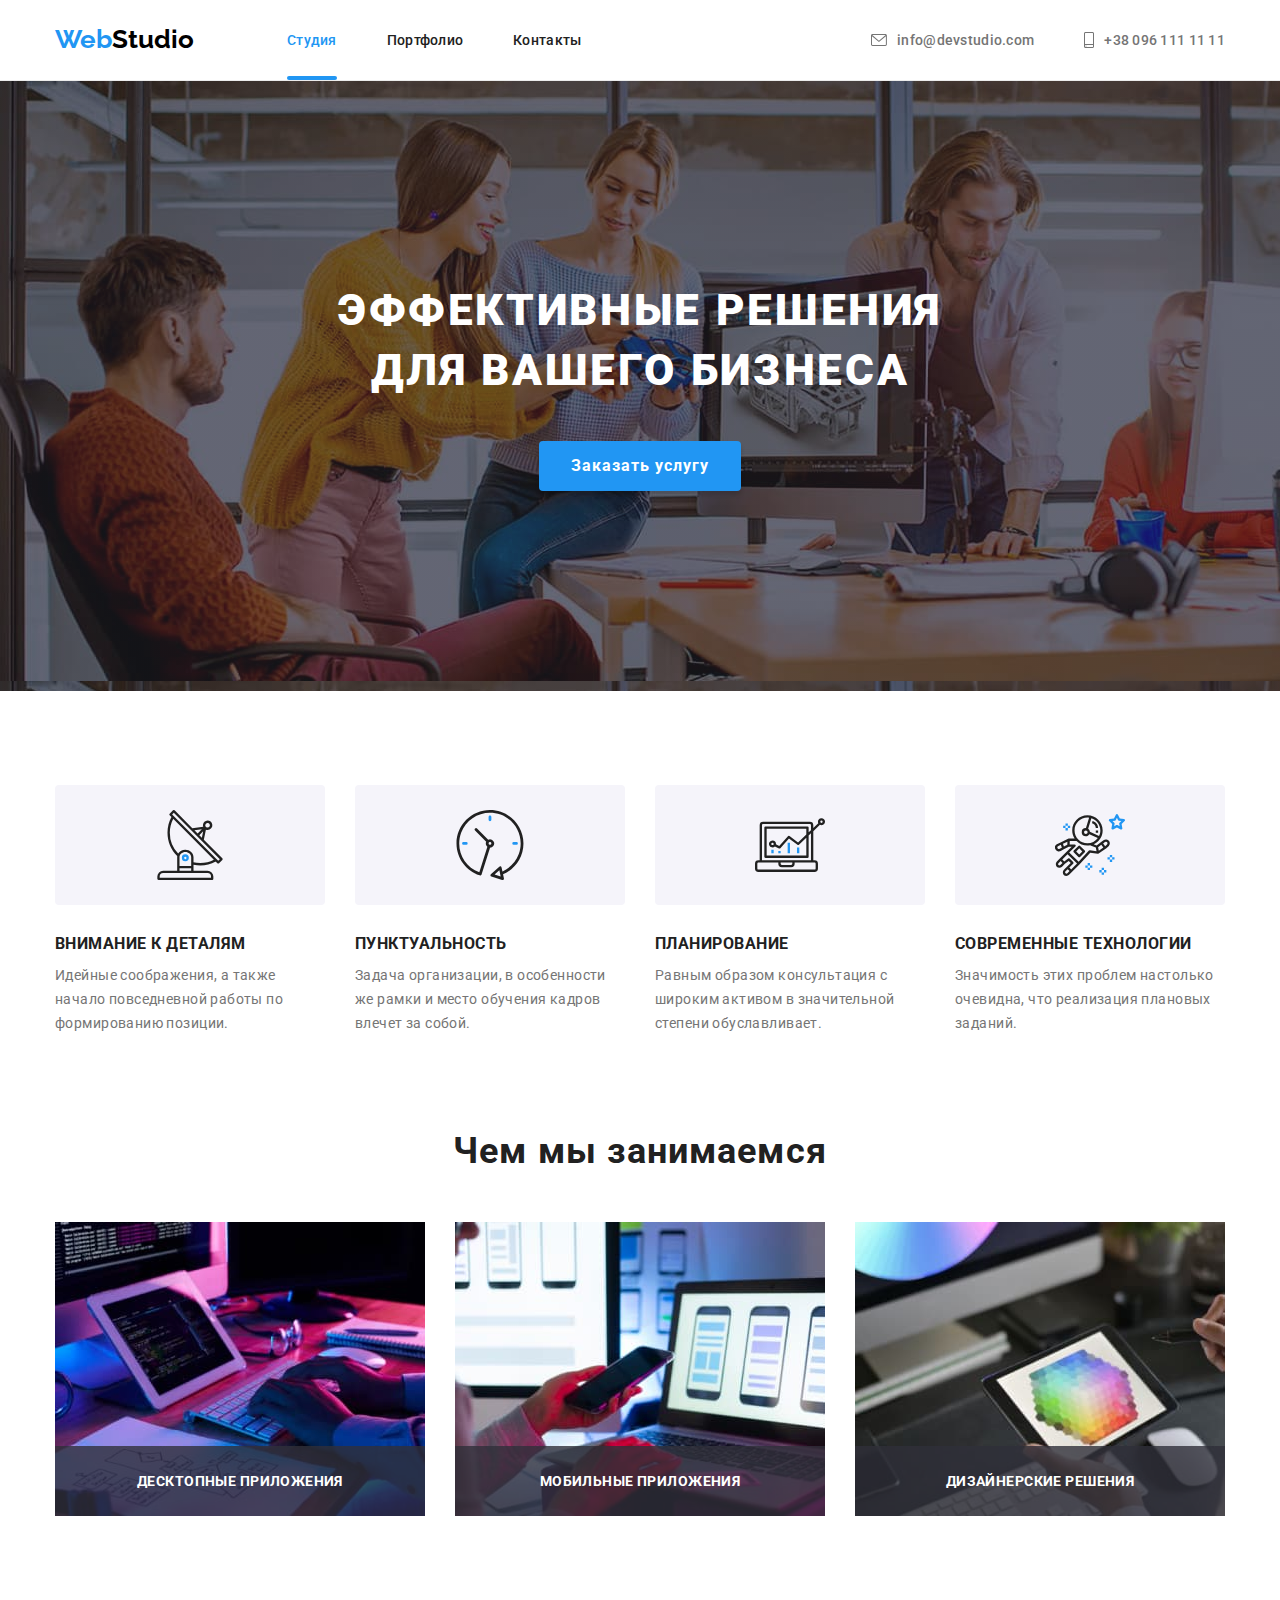
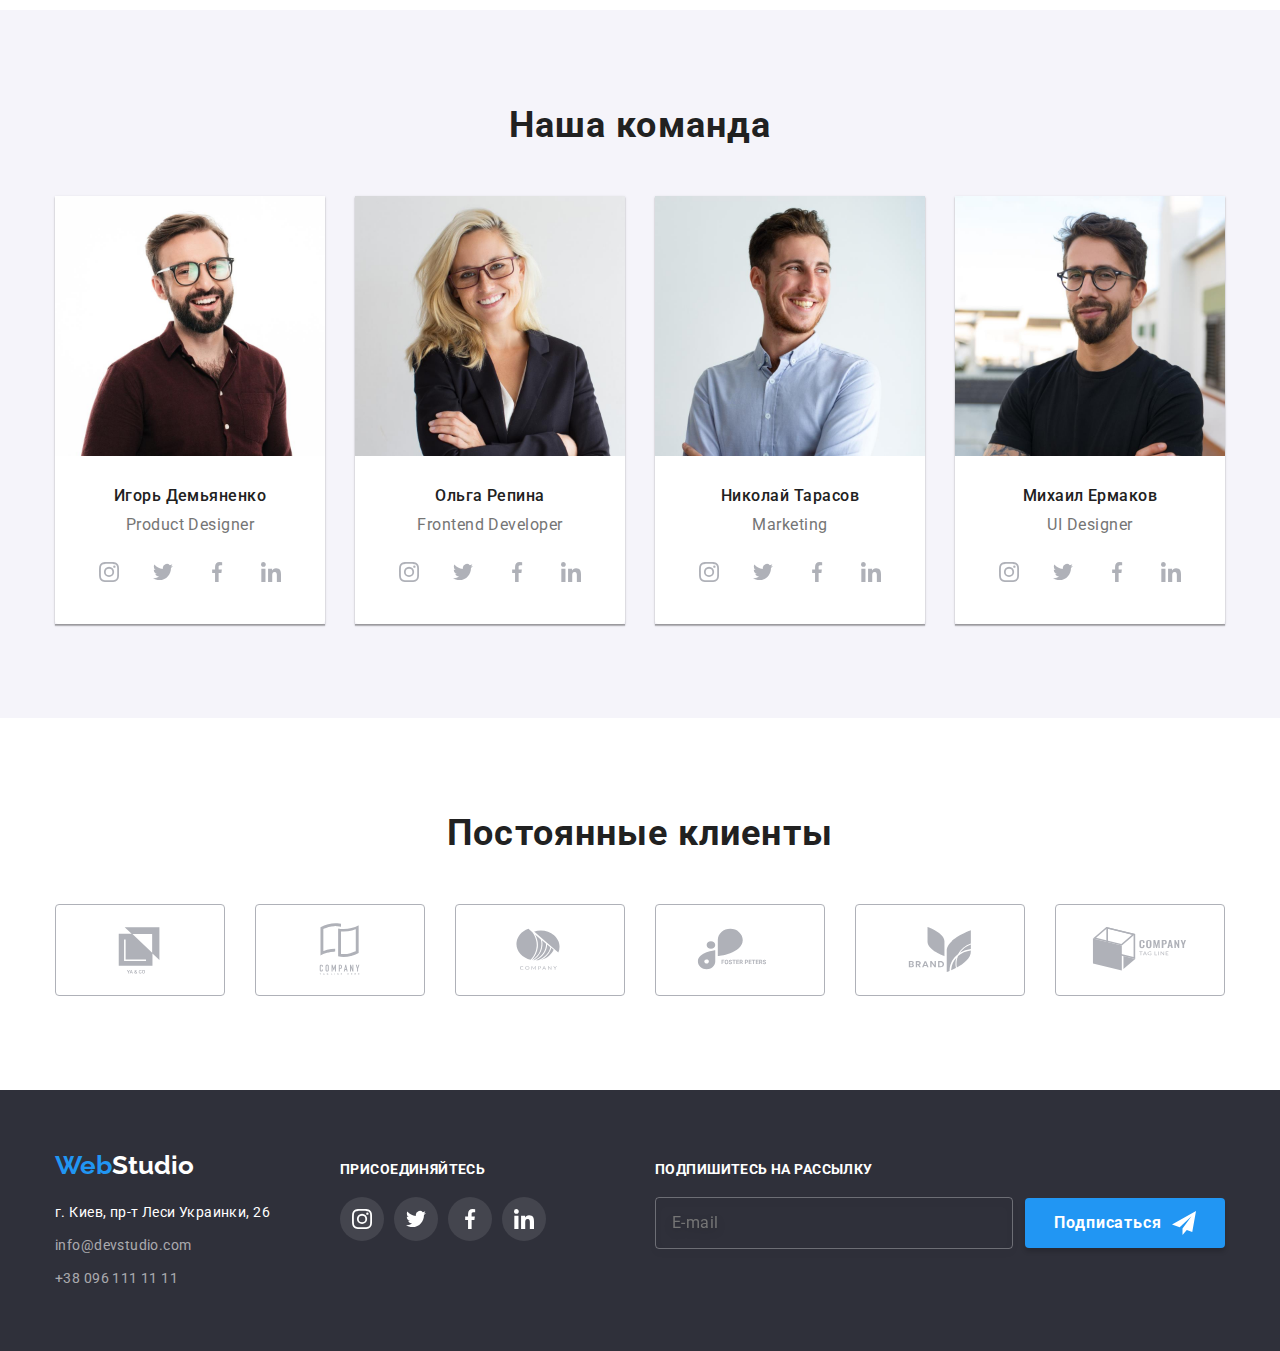
==== commit bd4c9c99: "homework-6-final-3" ====
--- a/index.html
+++ b/index.html
@@ -130,7 +130,7 @@
                 <ul class="team-list list">
                     <li class="item">
                         <div class="item-description">
-                            <img src="./images/demianenko.jpg" alt="Игорь Демьяненко" width="260" class="img">
+                            <img src="./images/demianenko.jpg" alt="Игорь Демьяненко" width="270" class="img">
                             <div class="team-description">
                                 <h3 class="title">Игорь Демьяненко</h3>
                                 <p class="text">Product Designer</p>
@@ -169,7 +169,7 @@
                     </li>
                     <li class="item">
                         <div class="item-description">
-                            <img src="./images/repina.jpg" alt="Ольга Репина" width="260" class="img">
+                            <img src="./images/repina.jpg" alt="Ольга Репина" width="270" class="img">
                             <div class="team-description">
                                 <h3 class="title">Ольга Репина</h3>
                                 <p class="text">Frontend Developer</p>
@@ -208,7 +208,7 @@
                     </li>
                     <li class="item">
                         <div class="item-description">
-                            <img src="./images/tarasov.jpg" alt="Николай Тарасов" width="260" class="img">
+                            <img src="./images/tarasov.jpg" alt="Николай Тарасов" width="270" class="img">
                             <div class="team-description">
                                 <h3 class="title">Николай Тарасов</h3>
                                 <p class="text">Marketing</p>
@@ -247,7 +247,7 @@
                     </li>
                     <li class="item">
                         <div class="item-description">
-                            <img src="./images/ermakov.jpg" alt="Михаил Ермаков" width="260" class="img">
+                            <img src="./images/ermakov.jpg" alt="Михаил Ермаков" width="270" class="img">
                             <div class="team-description">
                                 <h3 class="title">Михаил Ермаков</h3>
                                 <p class="text">UI Designer</p>
@@ -402,6 +402,8 @@
 
     </footer>
 
+
+    <!-- Модальное окно -->
     <div data-modal class="backdrop is-hidden" >
         <div class="modal">
             <button data-modal-close type="button" class="modal-button">
--- a/css/styles.css
+++ b/css/styles.css
@@ -430,11 +430,12 @@
 .team .team-list {
   display: flex;
 
+  font-size: 16px;
+}
+
+.team-list > .item {
   width: 270px;
-  font-size: 16px;
-}
-
-.team-list > .item {
+
   box-shadow: 0px 1px 3px rgba(0, 0, 0, 0.12), 0px 1px 1px rgba(0, 0, 0, 0.14),
     0px 2px 1px rgba(0, 0, 0, 0.2);
 }
@@ -452,6 +453,7 @@
 
 .team .img {
   display: block;
+  width: 100%;
 }
 
 .team-list .team-description {
@@ -963,11 +965,16 @@
 
   min-height: 581px;
   background-color: var(--white-color);
+  box-shadow: 0px 1px 3px rgba(0, 0, 0, 0.12), 0px 1px 1px rgba(0, 0, 0, 0.14),
+    0px 2px 1px rgba(0, 0, 0, 0.2);
+  border-radius: 4px;
+
   transform: translate(-50%, -50%) scale(1, 1);
 
   transition: opacity var(--transition-duration) var(--transition-timing-function),
     transform var(--transition-duration) var(--transition-timing-function),
-    visibility var(--transition-duration) var(--transition-timing-function);
+    visibility var(--transition-duration) var(--transition-timing-function),
+    box-shadow var(--transition-duration) var(--transition-timing-function);
 }
 
 .modal-button {
@@ -1083,6 +1090,7 @@
 .modal .modal-checkbox {
   display: flex;
   align-items: center;
+  justify-content: center;
   font-style: normal;
   font-weight: 400;
   font-size: 14px;
@@ -1112,12 +1120,19 @@
   background-color: var(--accent-color);
 }
 
+.modal .modal-checkbox:hover > .svg-checkbox,
+.modal .modal-checkbox:focus > .svg-checkbox {
+  border: 2px solid var(--accent-color);
+}
+
 .modal .modal-for-button {
   display: flex;
   justify-content: center;
 }
 
 .modal .modal-button-submit {
+  padding-top: 10px;
+  padding-bottom: 10px;
   width: 200px;
 
   box-shadow: 0px 4px 4px rgba(0, 0, 0, 0.15);
